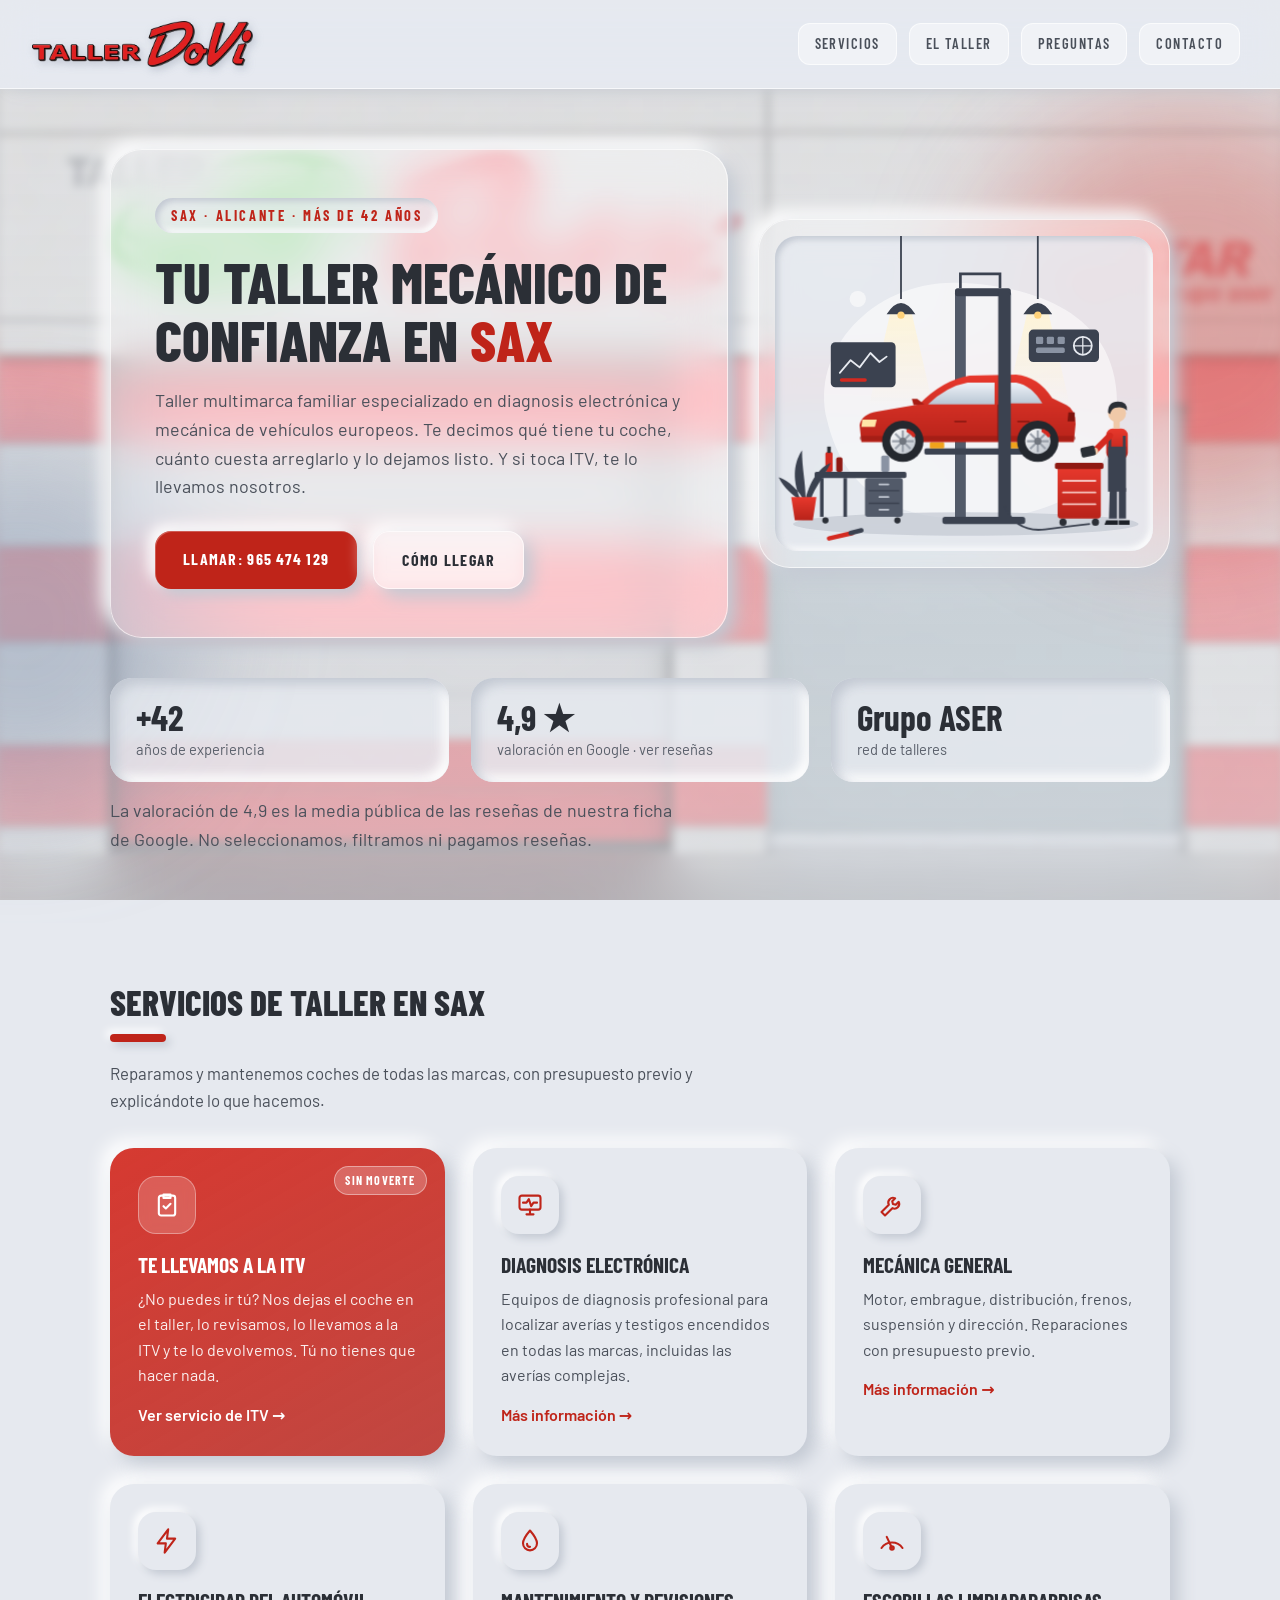
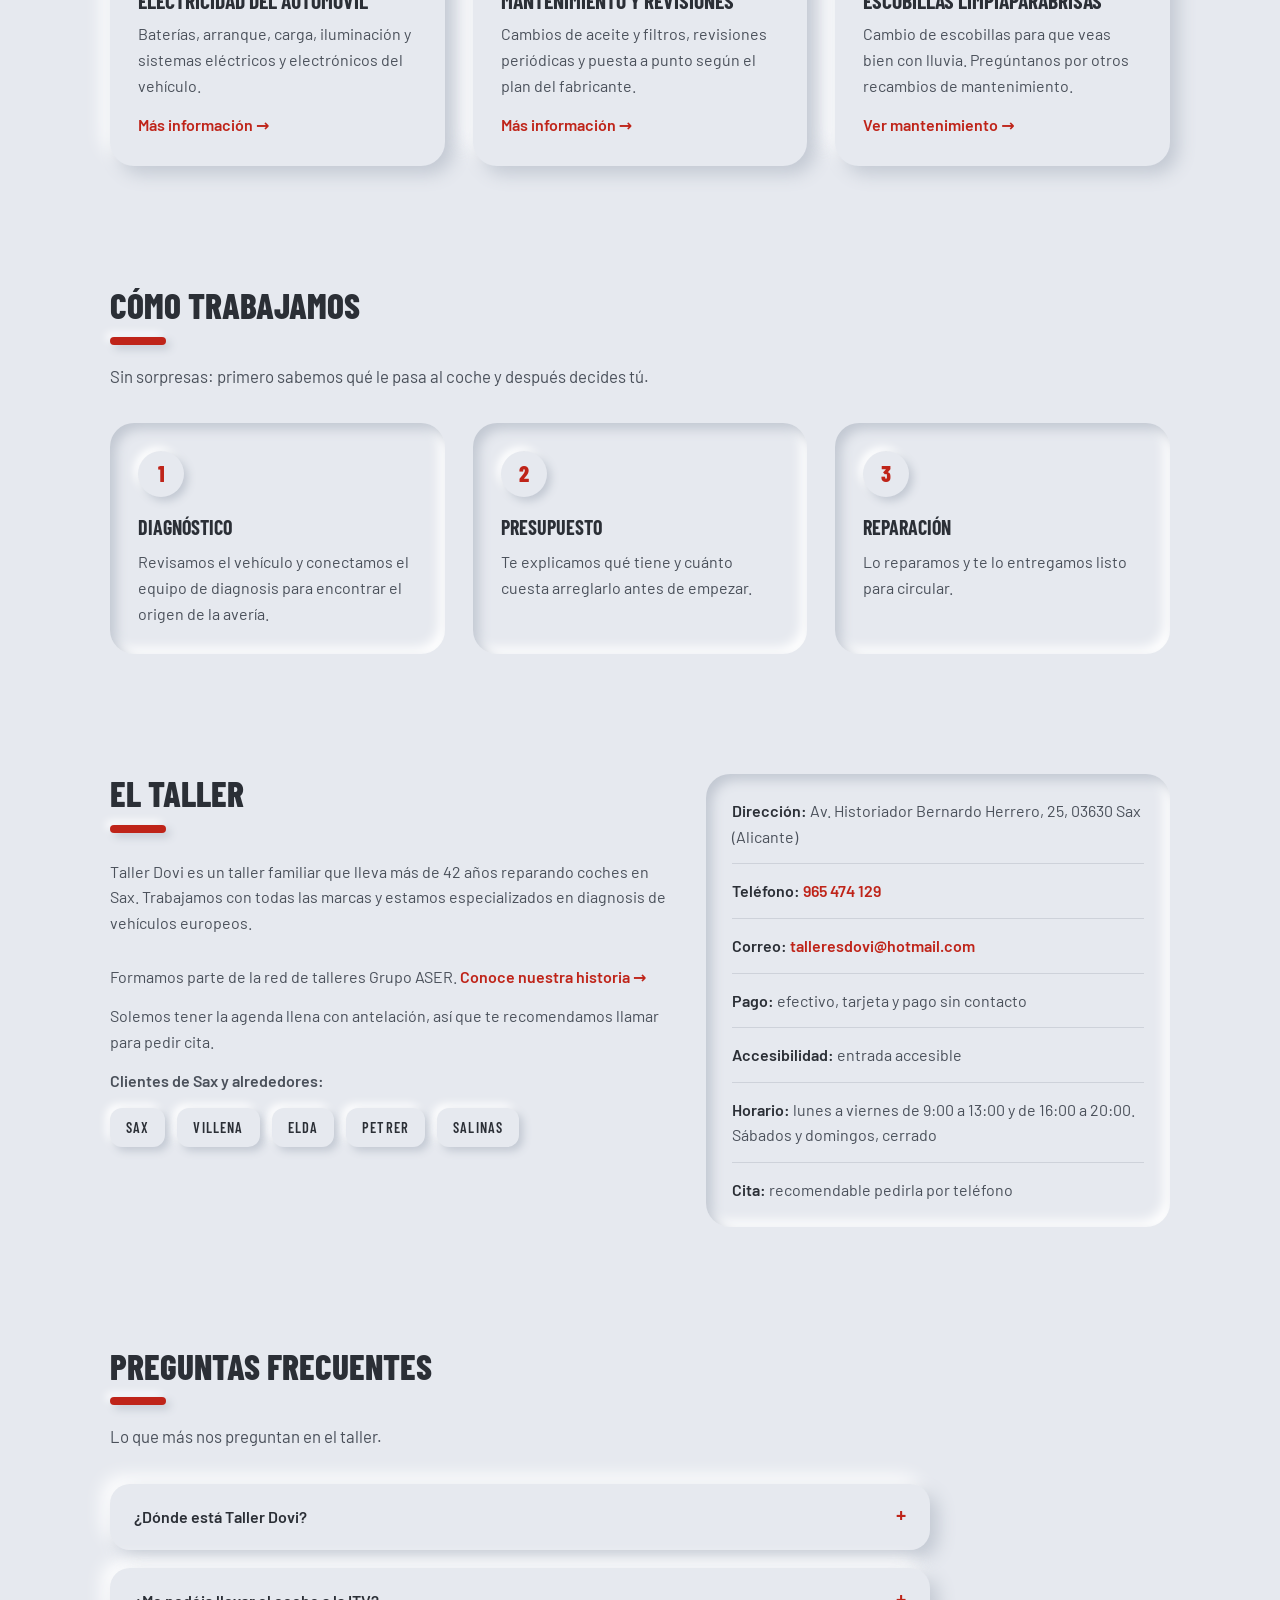
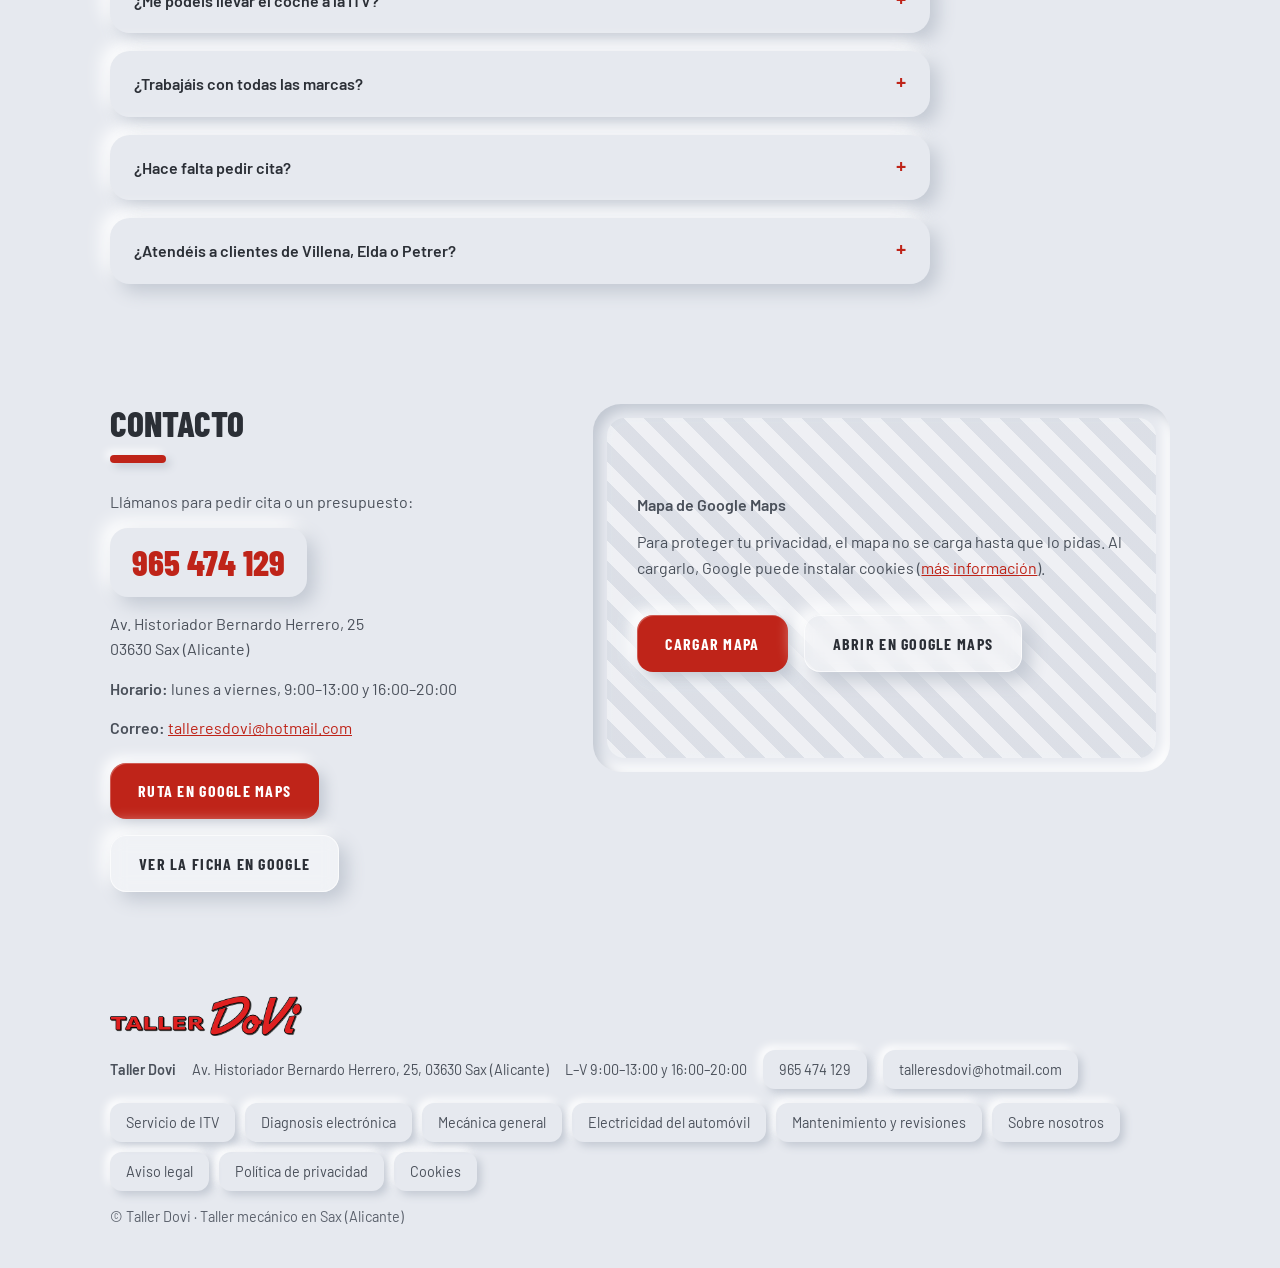
==== index.html @ bb1564cf "Add files via upload" ====
<!DOCTYPE html>
<html lang="es">
<head>
<meta charset="UTF-8">
<meta name="viewport" content="width=device-width, initial-scale=1">
<meta http-equiv="Content-Security-Policy" content="default-src 'self'; script-src 'self'; style-src 'self' 'unsafe-inline'; img-src 'self' data:; font-src 'self'; connect-src 'self'; frame-src https://www.google.com https://maps.google.com; object-src 'none'; base-uri 'self'; form-action 'none'; upgrade-insecure-requests">
<meta name="referrer" content="strict-origin-when-cross-origin">
<title>Taller mecánico en Sax · Diagnosis e ITV · Taller Dovi</title>
<meta name="description" content="Taller mecánico multimarca en Sax con más de 42 años de experiencia. Diagnosis electrónica, mecánica y te llevamos el coche a la ITV. Cita: 965 474 129.">
<meta name="robots" content="index, follow, max-image-preview:large">
<link rel="canonical" href="https://tallerdovi.github.io/">
<meta name="theme-color" content="#e6e9ef">
<meta name="geo.region" content="ES-A">
<meta name="geo.placename" content="Sax">
<link rel="icon" href="favicon.svg" type="image/svg+xml">
<link rel="icon" href="img/icon-192.png" sizes="192x192" type="image/png">
<link rel="apple-touch-icon" href="img/icon-192.png">
<meta property="og:locale" content="es_ES">
<meta property="og:site_name" content="Taller Dovi">
<meta property="og:type" content="website">
<meta property="og:url" content="https://tallerdovi.github.io/">
<meta property="og:title" content="Taller Dovi | Taller mecánico multimarca en Sax (Alicante)">
<meta property="og:description" content="Más de 42 años reparando coches en Sax. Diagnosis electrónica, mecánica y te llevamos el coche a la ITV.">
<meta property="og:image" content="https://tallerdovi.github.io/img/og-taller-dovi.jpg">
<meta property="og:image:width" content="1200">
<meta property="og:image:height" content="630">
<meta name="twitter:card" content="summary_large_image">
<link rel="preload" href="img/logo-taller-dovi.webp" as="image" type="image/webp">
<script type="application/ld+json">
{
  "@context": "https://schema.org",
  "@graph": [
    {
      "@type": "AutoRepair",
      "@id": "https://tallerdovi.github.io/#taller",
      "name": "Taller Dovi",
      "description": "Taller mecánico multimarca familiar en Sax (Alicante) con más de 42 años de experiencia. Diagnosis electrónica, mecánica, electricidad del automóvil, mantenimiento y servicio de ITV.",
      "url": "https://tallerdovi.github.io/",
      "logo": "https://tallerdovi.github.io/img/logo-taller-dovi-1200.png",
      "image": "https://tallerdovi.github.io/img/og-taller-dovi.jpg",
      "telephone": "+34965474129",
      "email": "talleresdovi@hotmail.com",
      "address": {
        "@type": "PostalAddress",
        "streetAddress": "Av. Historiador Bernardo Herrero, 25",
        "addressLocality": "Sax",
        "addressRegion": "Alicante",
        "postalCode": "03630",
        "addressCountry": "ES"
      },
      "hasMap": "https://maps.google.com/?cid=12576177530364534641",
      "sameAs": ["https://maps.google.com/?cid=12576177530364534641"],
      "geo": {"@type": "GeoCoordinates", "latitude": 38.5336349, "longitude": -0.8260925},
      "openingHoursSpecification": [{"@type": "OpeningHoursSpecification", "dayOfWeek": ["Monday","Tuesday","Wednesday","Thursday","Friday"], "opens": "09:00", "closes": "13:00"}, {"@type": "OpeningHoursSpecification", "dayOfWeek": ["Monday","Tuesday","Wednesday","Thursday","Friday"], "opens": "16:00", "closes": "20:00"}],
      "areaServed": [
        {"@type": "City", "name": "Sax"},
        {"@type": "City", "name": "Villena"},
        {"@type": "City", "name": "Elda"},
        {"@type": "City", "name": "Petrer"},
        {"@type": "City", "name": "Salinas"}
      ],
      "paymentAccepted": "Efectivo, tarjeta, pago sin contacto",
      "memberOf": {"@type": "Organization", "name": "Grupo ASER"},
      "hasOfferCatalog": {
        "@type": "OfferCatalog",
        "name": "Servicios del taller",
        "itemListElement": [
          {"@type": "Offer", "itemOffered": {"@type": "Service", "name": "Servicio de ITV: revisamos el vehículo, lo llevamos a la ITV y lo devolvemos", "url": "https://tallerdovi.github.io/itv-sax"}},
          {"@type": "Offer", "itemOffered": {"@type": "Service", "name": "Diagnosis electrónica multimarca", "url": "https://tallerdovi.github.io/diagnosis-coche-sax"}},
          {"@type": "Offer", "itemOffered": {"@type": "Service", "name": "Mecánica general", "url": "https://tallerdovi.github.io/mecanica-sax"}},
          {"@type": "Offer", "itemOffered": {"@type": "Service", "name": "Electricidad del automóvil", "url": "https://tallerdovi.github.io/electricidad-coche-sax"}},
          {"@type": "Offer", "itemOffered": {"@type": "Service", "name": "Mantenimiento y revisiones", "url": "https://tallerdovi.github.io/mantenimiento-coche-sax"}},
          {"@type": "Offer", "itemOffered": {"@type": "Service", "name": "Cambio de escobillas limpiaparabrisas"}}
        ]
      }
    },
    {
      "@type": "WebSite",
      "@id": "https://tallerdovi.github.io/#web",
      "url": "https://tallerdovi.github.io/",
      "name": "Taller Dovi",
      "inLanguage": "es-ES",
      "publisher": {"@id": "https://tallerdovi.github.io/#taller"}
    },
    {
      "@type": "FAQPage",
      "mainEntity": [
        {"@type": "Question", "name": "¿Dónde está Taller Dovi?", "acceptedAnswer": {"@type": "Answer", "text": "En la Av. Historiador Bernardo Herrero, 25, 03630 Sax (Alicante). Llevamos más de 42 años reparando coches."}},
        {"@type": "Question", "name": "¿Me podéis llevar el coche a la ITV?", "acceptedAnswer": {"@type": "Answer", "text": "Sí. Nos traes el coche al taller, lo revisamos, lo llevamos a la ITV y te lo devolvemos, para que no tengas que ir tú."}},
        {"@type": "Question", "name": "¿Trabajáis con todas las marcas?", "acceptedAnswer": {"@type": "Answer", "text": "Sí, somos un taller multimarca y estamos especializados en diagnosis electrónica de vehículos europeos."}},
        {"@type": "Question", "name": "¿Hace falta pedir cita?", "acceptedAnswer": {"@type": "Answer", "text": "Es recomendable. Solemos tener la agenda llena con antelación, así que llama al 965 474 129 para pedir cita."}},
        {"@type": "Question", "name": "¿Atendéis a clientes de Villena, Elda o Petrer?", "acceptedAnswer": {"@type": "Answer", "text": "Sí. Además de Sax, nos visitan clientes de Villena, Elda, Petrer, Salinas y alrededores."}}
      ]
    }
  ]
}
</script>
<style>
/* Fuentes alojadas en la propia web (sin Google Fonts) */
@font-face{font-family:'Barlow';font-style:normal;font-weight:400;font-display:swap;src:url(/barlow-400.woff2) format('woff2')}
@font-face{font-family:'Barlow';font-style:normal;font-weight:500;font-display:swap;src:url(/barlow-500.woff2) format('woff2')}
@font-face{font-family:'Barlow';font-style:normal;font-weight:600;font-display:swap;src:url(/barlow-600.woff2) format('woff2')}
@font-face{font-family:'Barlow Condensed';font-style:normal;font-weight:600;font-display:swap;src:url(/barlow-condensed-600.woff2) format('woff2')}
@font-face{font-family:'Barlow Condensed';font-style:normal;font-weight:700;font-display:swap;src:url(/barlow-condensed-700.woff2) format('woff2')}
@font-face{font-family:'Barlow Condensed';font-style:normal;font-weight:800;font-display:swap;src:url(/barlow-condensed-800.woff2) format('woff2')}
:root{--bg:#e6e9ef;--sl:#ffffff;--sd:#c2c8d2;--text:#2b2f36;--soft:#4a505a;--muted:#5a606b;--red:#bf2419;--red2:#a51f16;
--glass:rgba(255,255,255,.42);--glass-b:rgba(255,255,255,.65);
--up:8px 8px 18px var(--sd),-8px -8px 18px var(--sl);
--up-sm:4px 4px 9px var(--sd),-4px -4px 9px var(--sl);
--in:inset 6px 6px 12px var(--sd),inset -6px -6px 12px var(--sl);
--in-sm:inset 3px 3px 6px var(--sd),inset -3px -3px 6px var(--sl);
color-scheme:light}
*{box-sizing:border-box;margin:0;padding:0}
html{scroll-behavior:smooth;scroll-padding-top:100px}
body{background:var(--bg);color:var(--text);font-family:'Barlow',system-ui,sans-serif;line-height:1.6;overflow-x:hidden}
/* Fondo: fachada del taller difuminada. Ordenador: fija, empieza justo bajo el encabezado y ocupa todo el ancho. Móvil: ancho completo y patrón de franjas hasta el final */
.bg-fachada{position:fixed;top:89px;left:0;right:0;bottom:0;z-index:-2;pointer-events:none;overflow:hidden;container-type:size}
.bg-fachada::before{content:"";position:absolute;inset:-6px -8px -20px;background:#d8dadd url(img/fondo-fachada.webp) no-repeat;background-size:105.86cqw auto;background-position:calc(8px - 2.96cqw) calc(6px - 4.41cqw);filter:blur(5px) saturate(1.1)}
@media(max-width:760px){
body{position:relative}
.bg-fachada{position:absolute;inset:0;background:#e2e3e6}
.bg-fachada::before{inset:72px 0 auto;height:calc(100cqw*.6);background-size:105.86cqw auto;background-position:-2.96cqw -4.41cqw;-webkit-mask-image:linear-gradient(#000 72%,transparent 90%);mask-image:linear-gradient(#000 72%,transparent 90%)}
.bg-fachada::after{content:"";position:absolute;left:-24px;right:-24px;top:calc(72px + 43.28cqw);bottom:0;z-index:-1;background:url(img/fachada-patron.webp) 24px 0/100cqw auto repeat-y;filter:blur(14px) saturate(.9);opacity:.85}
}
body::after{content:"";position:fixed;inset:0;z-index:-1;background:linear-gradient(180deg,rgba(230,233,239,.55),rgba(230,233,239,.72))}
img{max-width:100%;height:auto;display:block}
a{color:inherit}
.wrap{max-width:1100px;margin:0 auto;padding:0 20px}
.blob{position:absolute;border-radius:50%;filter:blur(60px);pointer-events:none;z-index:0}

/* Cabecera translúcida */
header{position:sticky;top:0;z-index:20;background:rgba(230,233,239,.6);backdrop-filter:blur(16px) saturate(160%);-webkit-backdrop-filter:blur(16px) saturate(160%);border-bottom:1px solid var(--glass-b);box-shadow:0 8px 20px -12px var(--sd)}
header .wrap{display:flex;align-items:center;justify-content:space-between;height:88px;max-width:1240px}
.logo{display:block;margin-left:-8px}
.logo img{height:46px;width:auto;filter:drop-shadow(2px 3px 4px rgba(120,130,150,.35))}
nav{display:flex;gap:12px}
nav a{font-family:'Barlow Condensed',sans-serif;font-weight:600;text-transform:uppercase;letter-spacing:.1em;font-size:.9rem;color:var(--soft);text-decoration:none;padding:8px 16px;border-radius:12px;background:var(--glass);border:1px solid var(--glass-b);transition:box-shadow .2s,color .2s}
nav a:hover{color:var(--red);box-shadow:var(--up-sm)}
nav a:active{box-shadow:var(--in-sm)}

.btn{display:inline-block;background:var(--red);color:#fff;text-decoration:none;font-family:'Barlow Condensed',sans-serif;font-weight:700;text-transform:uppercase;letter-spacing:.08em;padding:15px 28px;border-radius:16px;box-shadow:6px 6px 14px var(--sd),-6px -6px 14px var(--sl),inset 1px 1px 0 rgba(255,255,255,.25);transition:box-shadow .2s,transform .2s}
.btn:hover{transform:translateY(-1px)}
.btn:active{transform:none;box-shadow:inset 4px 4px 8px var(--red2),inset -3px -3px 6px #e8473d}
.btn.ghost{background:var(--glass);color:var(--text);border:1px solid var(--glass-b);box-shadow:var(--up);backdrop-filter:blur(8px);-webkit-backdrop-filter:blur(8px)}
.btn.ghost:hover{color:var(--red)}
.btn.ghost:active{box-shadow:var(--in)}

/* Portada: panel de cristal sobre ilustración */
.hero{position:relative;padding:60px 0 70px;overflow:hidden;overflow:clip}
.hero .wrap{position:relative}
.hero .b1{width:420px;height:420px;background:rgba(212,42,32,.32);top:20px;right:-120px}
.hero .b2{width:360px;height:360px;background:rgba(120,140,170,.4);bottom:120px;left:-160px}
.hero-grid{position:relative;z-index:1;display:grid;grid-template-columns:1.2fr .8fr;gap:30px;align-items:center}
.panel{position:relative;border-radius:32px;padding:48px 44px;background:var(--glass);border:1px solid var(--glass-b);backdrop-filter:blur(22px) saturate(150%);-webkit-backdrop-filter:blur(22px) saturate(150%);box-shadow:var(--up)}
.kicker{display:inline-block;font-family:'Barlow Condensed',sans-serif;color:var(--red);text-transform:uppercase;letter-spacing:.18em;font-weight:700;font-size:.9rem;padding:6px 16px;border-radius:999px;box-shadow:var(--in-sm);background:rgba(230,233,239,.6)}
h1{font-family:'Barlow Condensed',sans-serif;font-weight:800;font-size:clamp(2.3rem,5vw,3.6rem);line-height:1;text-transform:uppercase;margin:20px 0 18px;color:var(--text)}
h1 em{font-style:normal;color:var(--red)}
.hero p{max-width:580px;color:var(--soft);font-size:1.12rem}
.cta{display:flex;gap:16px;flex-wrap:wrap;margin-top:30px}
.hero-art{position:relative}
.scene{position:relative;width:min(470px,100%);margin:0 auto;padding:16px;border-radius:32px;background:var(--glass);border:1px solid var(--glass-b);backdrop-filter:blur(18px) saturate(150%);-webkit-backdrop-filter:blur(18px) saturate(150%);box-shadow:var(--up)}
.scene svg{display:block;width:100%;height:auto;border-radius:22px;box-shadow:var(--in-sm);background:rgba(230,233,239,.85)}
.lift{animation:lift 2.2s cubic-bezier(.3,.7,.3,1) .3s both}
@keyframes lift{from{transform:translateY(62px)}to{transform:none}}
.lamp-glow{animation:glow 3s ease-in-out infinite}
@keyframes glow{50%{opacity:.55}}
@media(prefers-reduced-motion:reduce){.lift,.lamp-glow{animation:none}}
.stats{position:relative;z-index:1;display:grid;grid-template-columns:repeat(3,1fr);gap:22px;margin-top:40px}
.stat{padding:20px 26px;border-radius:22px;box-shadow:var(--in);background:rgba(230,233,239,.82)}
.stat b{display:block;font-family:'Barlow Condensed',sans-serif;font-size:2.2rem;line-height:1.1;color:var(--text)}
.stat span{color:var(--muted);font-size:.92rem}

section{position:relative;padding:60px 0}
h2{font-family:'Barlow Condensed',sans-serif;font-weight:800;text-transform:uppercase;font-size:2.2rem;line-height:1.1;margin-bottom:12px;color:var(--text)}
h2::after{content:"";display:block;width:56px;height:8px;margin-top:12px;border-radius:8px;background:var(--red);box-shadow:var(--up-sm)}
.lead{color:var(--soft);max-width:640px;margin:18px 0 34px;font-size:1.05rem}

.grid{display:grid;grid-template-columns:repeat(auto-fit,minmax(250px,1fr));gap:28px}
.card{position:relative;background:var(--bg);border-radius:24px;padding:28px;box-shadow:var(--up);transition:box-shadow .25s}
.card:hover{box-shadow:var(--in)}
.ico{width:58px;height:58px;border-radius:18px;display:grid;place-items:center;margin-bottom:18px;box-shadow:var(--up-sm);color:var(--red)}
.ico svg{width:28px;height:28px;fill:none;stroke:currentColor;stroke-width:1.8;stroke-linecap:round;stroke-linejoin:round}
.card h3{font-family:'Barlow Condensed',sans-serif;font-size:1.35rem;line-height:1.2;text-transform:uppercase;margin-bottom:8px}
.card p{color:var(--soft)}
.card.itv{background:linear-gradient(150deg,rgba(212,42,32,.92),rgba(184,35,26,.82));color:#fff;box-shadow:var(--up)}
.card.itv:hover{box-shadow:var(--up),0 0 0 4px rgba(212,42,32,.18)}
.card.itv p{color:rgba(255,255,255,.92)}
.card.itv .ico{background:rgba(255,255,255,.18);border:1px solid rgba(255,255,255,.35);box-shadow:none;color:#fff;backdrop-filter:blur(6px)}
.tag{position:absolute;top:18px;right:18px;font-family:'Barlow Condensed',sans-serif;font-weight:700;text-transform:uppercase;letter-spacing:.1em;font-size:.75rem;padding:4px 10px;border-radius:999px;background:rgba(255,255,255,.22);border:1px solid rgba(255,255,255,.4)}

/* Cómo trabajamos */
.steps{display:grid;grid-template-columns:repeat(3,1fr);gap:28px;counter-reset:s}
.step{border-radius:24px;padding:28px;box-shadow:var(--in)}
.step::before{counter-increment:s;content:counter(s);display:grid;place-items:center;width:46px;height:46px;border-radius:50%;margin-bottom:14px;font-family:'Barlow Condensed',sans-serif;font-weight:800;font-size:1.4rem;color:var(--red);box-shadow:var(--up-sm);background:var(--bg)}
.step h3{font-family:'Barlow Condensed',sans-serif;text-transform:uppercase;font-size:1.25rem;margin-bottom:6px}
.step p{color:var(--soft)}

.about{display:grid;grid-template-columns:1.2fr 1fr;gap:40px;align-items:start}
.about p{color:var(--soft);margin-bottom:14px}
.about h2{margin-bottom:26px}
ul.facts{list-style:none;padding:10px 26px;border-radius:24px;box-shadow:var(--in)}
ul.facts li{padding:14px 0;color:var(--soft);border-bottom:1px solid rgba(160,168,180,.35)}
ul.facts li:last-child{border:0}
ul.facts li b{color:var(--text)}
ul.facts a{color:var(--red);font-weight:600;text-decoration:none}
.zonas{display:flex;flex-wrap:wrap;gap:12px;margin-top:6px}
.zonas span{font-family:'Barlow Condensed',sans-serif;font-weight:600;text-transform:uppercase;letter-spacing:.08em;font-size:.9rem;padding:8px 16px;border-radius:12px;box-shadow:var(--up-sm)}

/* Preguntas frecuentes */
.faq{display:grid;gap:18px;max-width:820px}
details{border-radius:20px;padding:4px 24px;box-shadow:var(--up);background:var(--bg)}
details[open]{box-shadow:var(--in)}
summary{cursor:pointer;list-style:none;padding:16px 0;font-weight:600;display:flex;justify-content:space-between;gap:16px}
summary::-webkit-details-marker{display:none}
summary::after{content:"+";color:var(--red);font-weight:800;font-size:1.3rem;line-height:1}
details[open] summary::after{content:"–"}
details p{color:var(--soft);padding:0 0 18px}

.contact{display:grid;grid-template-columns:1fr 1.3fr;gap:40px;align-items:start}
.contact p{margin-bottom:14px;color:var(--soft)}
.contact h2{margin-bottom:26px}
.contact .links{display:flex;flex-wrap:wrap;gap:16px;margin-top:22px}
.contact a.tel{display:inline-block;font-family:'Barlow Condensed',sans-serif;font-size:2.2rem;font-weight:800;text-decoration:none;color:var(--red);padding:6px 22px;border-radius:18px;box-shadow:var(--up)}
.contact a.tel:active{box-shadow:var(--in)}
.map{padding:14px;border-radius:28px;box-shadow:var(--in)}
iframe{display:block;width:100%;height:340px;border:0;border-radius:18px;filter:grayscale(.2)}
.map-ph{min-height:340px;border-radius:18px;padding:34px 30px;display:flex;flex-direction:column;justify-content:center;background:repeating-linear-gradient(45deg,rgba(255,255,255,.35) 0 14px,rgba(200,206,216,.35) 14px 28px)}
.map-ph p{color:var(--soft);margin-bottom:12px}
.map-ph a{color:var(--red)}
.map-ph .btn{color:#fff}.map-ph .btn.ghost{color:var(--text)}
button.btn{border:0;cursor:pointer;font-size:1rem}
.rev-note{font-size:.85rem;color:var(--muted);margin-top:14px}

footer{padding:30px 0 40px;color:var(--muted);font-size:.9rem}
footer .wrap{display:flex;justify-content:space-between;align-items:center;flex-wrap:wrap;gap:14px}
footer img{height:40px;width:auto}
footer a{color:var(--soft);text-decoration:none;padding:8px 16px;border-radius:12px;box-shadow:var(--up-sm);display:inline-block}
footer a:active{box-shadow:var(--in-sm)}

/* Botón flotante de llamada (móvil), translúcido */
.float-call{display:none;position:fixed;left:16px;right:16px;bottom:16px;z-index:30;text-align:center;font-family:'Barlow Condensed',sans-serif;font-weight:700;text-transform:uppercase;letter-spacing:.08em;text-decoration:none;color:#fff;padding:15px;border-radius:18px;background:rgba(176,32,22,.94);border:1px solid rgba(255,255,255,.35);backdrop-filter:blur(12px);-webkit-backdrop-filter:blur(12px);box-shadow:0 10px 24px rgba(120,40,30,.3)}

.more{display:inline-block;margin-top:14px;font-weight:600;color:var(--red);text-decoration:none}
.card.itv .more{color:#fff}
.foot-nav{display:flex;flex-wrap:wrap;gap:10px;width:100%}
.foot-nap{width:100%;color:var(--soft);display:flex;flex-wrap:wrap;align-items:center;gap:8px 16px}
a:focus-visible,summary:focus-visible{outline:3px solid var(--red);outline-offset:3px}
@media(max-width:900px){.hero-grid{grid-template-columns:1fr}.hero-art{max-width:520px;margin:0 auto}.steps{grid-template-columns:1fr}}
@media(max-width:760px){nav{display:none}.about,.contact{grid-template-columns:1fr}.hero{padding:26px 0 40px}.panel{padding:30px 22px;border-radius:24px}.stats{grid-template-columns:1fr;gap:16px}.float-call{display:block}footer{padding-bottom:100px}.logo img{height:36px}header .wrap{height:76px}}

/* Móvil: cristal translúcido como en ordenador y ajustes de maquetación */
@media(max-width:760px){
body::after{background:linear-gradient(180deg,rgba(230,233,239,.5),rgba(230,233,239,.66))}
.bg-fachada::before{filter:blur(8px) saturate(1.05)}
.card,details,.step,ul.facts,.map,.box,.stat,.about>div:first-child,.contact>div:first-child,footer .wrap,.glass-m{background:rgba(236,239,244,.6);border:1px solid var(--glass-b);backdrop-filter:blur(16px) saturate(150%);-webkit-backdrop-filter:blur(16px) saturate(150%)}
.card{box-shadow:6px 6px 16px rgba(150,158,172,.45),-4px -4px 12px rgba(255,255,255,.6)}
details[open]{background:rgba(236,239,244,.72)}
.panel{background:rgba(240,242,246,.5)}
section{padding:44px 0}
h2{font-size:1.85rem}
.kicker{letter-spacing:.1em;font-size:.78rem;padding:6px 12px}
.cta,.contact .links{flex-direction:column;gap:12px}
.cta .btn,.contact .links .btn,.map-ph .btn{text-align:center;width:100%}
.map-ph .links{flex-direction:column;display:flex;gap:12px}
.stats{grid-template-columns:repeat(3,1fr)!important;gap:10px!important;margin-top:24px}
.stat{padding:14px 10px;text-align:center;border-radius:18px}
.stat b{font-size:1.45rem}
.stat span{font-size:.75rem;line-height:1.25;display:block}
.contact a.tel{font-size:1.9rem}
.float-call{background:rgba(176,32,22,.9);left:12px;right:12px;bottom:12px;padding:14px}
footer .wrap{gap:12px}
.foot-nap{gap:8px 10px}
.foot-nap>span{width:100%}
.about>div:first-child,.contact>div:first-child{padding:26px 20px;border-radius:24px}
footer .wrap{padding:24px 18px;border-radius:24px;margin:0 16px;width:auto}
.lead,.step p,section>.wrap>p{color:var(--text)}
}
@media(prefers-reduced-motion:reduce){*{transition:none!important;scroll-behavior:auto!important}}
</style>
</head>
<body>
<header>
  <div class="wrap">
    <a class="logo" href="/" aria-label="Taller Dovi, inicio">
      <picture><source srcset="img/logo-taller-dovi.webp" type="image/webp"><img src="img/logo-taller-dovi.png" alt="Logotipo de Taller Dovi" width="600" height="125"></picture>
    </a>
    <nav aria-label="Principal">
      <a href="#servicios">Servicios</a>
      <a href="#taller">El taller</a>
      <a href="#preguntas">Preguntas</a>
      <a href="#contacto">Contacto</a>
    </nav>
  </div>
</header>

<div class="bg-fachada" aria-hidden="true"></div>
<main>
<div class="hero">
  <div class="blob b1"></div><div class="blob b2"></div>
  <div class="wrap">
    <div class="hero-grid">
      <div class="panel">
        <div class="kicker">Sax · Alicante · Más de 42 años</div>
        <h1>Tu taller mecánico de confianza en <em>Sax</em></h1>
        <p>Taller multimarca familiar especializado en diagnosis electrónica y mecánica de vehículos europeos. Te decimos qué tiene tu coche, cuánto cuesta arreglarlo y lo dejamos listo. Y si toca ITV, te lo llevamos nosotros.</p>
        <div class="cta">
          <a class="btn" href="tel:+34965474129">Llamar: 965 474 129</a>
          <a class="btn ghost" href="https://www.google.com/maps/dir/?api=1&amp;destination=Taller+Dovi,+Av.+Historiador+Bernardo+Herrero+25,+03630+Sax,+Alicante&amp;travelmode=driving" target="_blank" rel="noopener">Cómo llegar</a>
        </div>
      </div>
      <div class="hero-art">
        <div class="scene" role="img" aria-label="Ilustración del taller: coche en el elevador y mecánico trabajando junto al carro de herramientas">
          <svg viewBox="0 0 420 350" aria-hidden="true">
            <defs>
              <linearGradient id="gRed" x1="0" y1="0" x2="0" y2="1"><stop offset="0" stop-color="#e8392d"/><stop offset="1" stop-color="#b8231a"/></linearGradient>
              <linearGradient id="gRim" x1="0" y1="0" x2="1" y2="1"><stop offset="0" stop-color="#ffffff"/><stop offset="1" stop-color="#b9c0c9"/></linearGradient>
              <linearGradient id="gGlass" x1="0" y1="0" x2="0" y2="1"><stop offset="0" stop-color="#eef3f8"/><stop offset="1" stop-color="#b9c6d4"/></linearGradient>
              <linearGradient id="gCone" x1="0" y1="0" x2="0" y2="1"><stop offset="0" stop-color="#fff3d1" stop-opacity=".8"/><stop offset="1" stop-color="#fff3d1" stop-opacity="0"/></linearGradient>
            </defs>
            <path d="M58 205C38 125 112 48 205 52C298 56 384 92 380 192C377 262 334 312 222 314C120 317 74 272 58 205Z" fill="#ffffff" opacity=".55"/>
            <circle cx="92" cy="70" r="9" fill="#ffffff" opacity=".55"/><circle cx="350" cy="300" r="7" fill="#ffffff" opacity=".55"/>
            <path d="M140 0v70M292 0v70" stroke="#3b4250" stroke-width="2"/>
            <path class="lamp-glow" d="M128 86L104 190H176L152 86ZM280 86L256 190H328L304 86Z" fill="url(#gCone)"/>
            <path d="M124 87Q140 62 156 87ZM276 87Q292 62 308 87Z" fill="#3b4250"/>
            <circle cx="140" cy="88" r="4" fill="#ffd27a"/><circle cx="292" cy="88" r="4" fill="#ffd27a"/>
            <rect x="62" y="118" width="72" height="50" rx="5" fill="#3b4250"/>
            <path d="M72 152l12-14 10 8 12-16 10 10 8-6" stroke="#e6e9ef" stroke-width="2" fill="none" stroke-linecap="round" stroke-linejoin="round"/>
            <rect x="72" y="158" width="30" height="4" rx="2" fill="#d42a20"/>
            <rect x="282" y="104" width="78" height="36" rx="5" fill="#3b4250"/>
            <g fill="#8a93a3"><rect x="290" y="112" width="8" height="8" rx="1.5"/><rect x="302" y="112" width="8" height="8" rx="1.5"/><rect x="314" y="112" width="8" height="8" rx="1.5"/><rect x="290" y="124" width="32" height="6" rx="2"/></g>
            <circle cx="342" cy="122" r="10" fill="none" stroke="#e6e9ef" stroke-width="2"/><path d="M342 112v20M332 122h20" stroke="#e6e9ef" stroke-width="1.4"/>
            <ellipse cx="212" cy="320" rx="192" ry="13" fill="#c2c8d2" opacity=".7"/>
            <rect x="200" y="62" width="12" height="256" rx="2" fill="#525a69"/>
            <rect x="200" y="58" width="62" height="9" rx="3" fill="#3b4250"/>
            <path d="M206 58V42H250V58" stroke="#3b4250" stroke-width="3" fill="none"/>
            <g class="lift">
              <rect x="166" y="236" width="112" height="7" rx="2" fill="#3b4250"/>
              <rect x="172" y="229" width="16" height="7" rx="1.5" fill="#f0a21b"/><rect x="256" y="229" width="16" height="7" rx="1.5" fill="#f0a21b"/>
              <path d="M96 229L94 210Q96 198 113 195L160 187Q186 160 216 155L268 154Q292 156 308 180L324 188Q334 193 334 209L332 229Z" fill="url(#gRed)"/>
              <path d="M170 187Q191 167 214 163L244 163V187ZM253 163H268Q285 166 297 186H253Z" fill="url(#gGlass)"/>
              <path d="M248 188V226M200 206h12M270 206h12" stroke="#8f1912" stroke-width="2" stroke-linecap="round"/>
              <path d="M97 204h16l-2 8H96Z" fill="#ffe6a8"/><path d="M326 196h7v10h-8Z" fill="#7d140e"/>
              <path d="M166 187l-8-6h-6l2 7Z" fill="#a81d15"/>
              <rect x="94" y="222" width="240" height="5" rx="2.5" fill="#8f1912" opacity=".5"/>
              <circle cx="142" cy="228" r="23" fill="#24282e"/><circle cx="142" cy="228" r="14" fill="url(#gRim)"/><path d="M142 216v24M130 228h24M133.5 219.5l17 17M150.5 219.5l-17 17" stroke="#9aa1ab" stroke-width="2.4"/><path d="M148 216.5a12 12 0 0 1 6 5" stroke="#d42a20" stroke-width="4" fill="none" stroke-linecap="round"/><circle cx="142" cy="228" r="4" fill="#6f757e"/><circle cx="292" cy="228" r="23" fill="#24282e"/><circle cx="292" cy="228" r="14" fill="url(#gRim)"/><path d="M292 216v24M280 228h24M283.5 219.5l17 17M300.5 219.5l-17 17" stroke="#9aa1ab" stroke-width="2.4"/><path d="M298 216.5a12 12 0 0 1 6 5" stroke="#d42a20" stroke-width="4" fill="none" stroke-linecap="round"/><circle cx="292" cy="228" r="4" fill="#6f757e"/>
            </g>
            <rect x="248" y="62" width="14" height="256" rx="2" fill="#3b4250"/>
            <rect x="186" y="312" width="92" height="8" rx="3" fill="#3b4250"/>
            <path d="M255 300Q268 330 300 326T350 320" stroke="#3b4250" stroke-width="2" fill="none"/>
            <rect x="44" y="262" width="102" height="7" rx="2" fill="#3b4250"/>
            <path d="M52 269V312M78 269V312" stroke="#3b4250" stroke-width="4"/>
            <rect x="100" y="269" width="42" height="43" rx="3" fill="#525a69"/>
            <path d="M104 283h34M104 297h34" stroke="#3b4250" stroke-width="1.5"/><path d="M116 276h10M116 290h10M116 304h10" stroke="#c2c8d2" stroke-width="2" stroke-linecap="round"/>
            <rect x="56" y="240" width="8" height="22" rx="2" fill="#d42a20"/><rect x="58" y="234" width="4" height="7" fill="#2b2f36"/>
            <rect x="68" y="246" width="7" height="16" rx="2" fill="#8f1912"/><rect x="118" y="244" width="9" height="18" rx="2" fill="#8a93a3"/>
            <circle cx="56" cy="316" r="3.5" fill="#2b2f36"/><circle cx="136" cy="316" r="3.5" fill="#2b2f36"/>
            <path d="M28 292C18 268 22 250 30 238C30 258 34 274 34 292ZM34 292C40 268 52 256 62 252C54 268 44 280 40 292ZM31 292C22 276 10 270 4 268C10 280 20 288 26 292Z" fill="#3b4250"/>
            <path d="M18 290h28l-4 26H22Z" fill="url(#gRed)"/>
            <path d="M60 336l26-6" stroke="#d42a20" stroke-width="5" stroke-linecap="round"/><path d="M84 330l12-3" stroke="#3b4250" stroke-width="5" stroke-linecap="round"/>
            <rect x="314" y="256" width="48" height="58" rx="4" fill="url(#gRed)"/>
            <rect x="311" y="252" width="54" height="7" rx="2" fill="#8f1912"/>
            <path d="M320 272h36M320 285h36M320 298h36" stroke="#f6c3be" stroke-width="2" stroke-linecap="round"/>
            <circle cx="320" cy="318" r="4" fill="#2b2f36"/><circle cx="356" cy="318" r="4" fill="#2b2f36"/>
            <path d="M372 280h8v34h-9ZM382 280h8v34h-8Z" fill="#3b4250"/>
            <path d="M368 316h13v5h-15ZM382 316h12v5h-12Z" fill="#1d2128"/>
            <rect x="368" y="214" width="24" height="34" rx="7" fill="url(#gRed)"/>
            <path d="M370 234h20v50h-20Z" fill="#3b4250"/>
            <path d="M372 222v14M388 222v14" stroke="#3b4250" stroke-width="3"/>
            <path d="M372 222L356 238" stroke="#d42a20" stroke-width="7" stroke-linecap="round"/>
            <circle cx="355" cy="239" r="4" fill="#f0c9a8"/>
            <rect x="340" y="234" width="16" height="11" rx="2" fill="#2b2f36" transform="rotate(-12 348 240)"/>
            <rect x="376" y="204" width="7" height="10" fill="#f0c9a8"/>
            <circle cx="380" cy="197" r="10" fill="#f0c9a8"/>
            <path d="M370 196Q370 184 381 184Q392 184 391 194Q386 189 378 191Q374 192 372 198Z" fill="#2b2f36"/>
          </svg>
        </div>
      </div>
    </div>
    <div class="stats">
      <div class="stat"><b>+42</b><span>años de experiencia</span></div>
      <a class="stat" href="https://maps.google.com/?cid=12576177530364534641" target="_blank" rel="noopener" style="text-decoration:none"><b>4,9 ★</b><span>valoración en Google · ver reseñas</span></a>
      <div class="stat"><b>Grupo ASER</b><span>red de talleres</span></div>
    </div>
    <p class="rev-note" style="position:relative;z-index:1">La valoración de 4,9 es la media pública de las reseñas de nuestra ficha de Google. No seleccionamos, filtramos ni pagamos reseñas.</p>
  </div>
</div>

<section id="servicios">
  <div class="wrap">
    <h2>Servicios de taller en Sax</h2>
    <p class="lead">Reparamos y mantenemos coches de todas las marcas, con presupuesto previo y explicándote lo que hacemos.</p>
    <div class="grid">
      <article class="card itv">
        <span class="tag">Sin moverte</span>
        <div class="ico"><svg viewBox="0 0 24 24" aria-hidden="true"><rect x="5" y="4" width="14" height="17" rx="2"/><path d="M9 3h6v3H9z"/><path d="M9 13l2 2 4-4"/></svg></div>
        <h3>Te llevamos a la ITV</h3>
        <p>¿No puedes ir tú? Nos dejas el coche en el taller, lo revisamos, lo llevamos a la ITV y te lo devolvemos. Tú no tienes que hacer nada.</p>
        <a class="more" href="/itv-sax">Ver servicio de ITV →</a>
      </article>
      <article class="card">
        <div class="ico"><svg viewBox="0 0 24 24" aria-hidden="true"><rect x="3" y="4" width="18" height="12" rx="2"/><path d="M6 10h3l2-3 2 6 2-3h3"/><path d="M9 20h6M12 16v4"/></svg></div>
        <h3>Diagnosis electrónica</h3>
        <p>Equipos de diagnosis profesional para localizar averías y testigos encendidos en todas las marcas, incluidas las averías complejas.</p>
        <a class="more" href="/diagnosis-coche-sax">Más información →</a>
      </article>
      <article class="card">
        <div class="ico"><svg viewBox="0 0 24 24" aria-hidden="true"><path d="M14.7 6.3a4 4 0 0 0-5.4 5.4L3 18l3 3 6.3-6.3a4 4 0 0 0 5.4-5.4l-2.5 2.5-2.4-.6-.6-2.4z"/></svg></div>
        <h3>Mecánica general</h3>
        <p>Motor, embrague, distribución, frenos, suspensión y dirección. Reparaciones con presupuesto previo.</p>
        <a class="more" href="/mecanica-sax">Más información →</a>
      </article>
      <article class="card">
        <div class="ico"><svg viewBox="0 0 24 24" aria-hidden="true"><path d="M13 2L4 14h7l-1 8 9-12h-7z"/></svg></div>
        <h3>Electricidad del automóvil</h3>
        <p>Baterías, arranque, carga, iluminación y sistemas eléctricos y electrónicos del vehículo.</p>
        <a class="more" href="/electricidad-coche-sax">Más información →</a>
      </article>
      <article class="card">
        <div class="ico"><svg viewBox="0 0 24 24" aria-hidden="true"><path d="M12 3s6 7 6 11a6 6 0 0 1-12 0c0-4 6-11 6-11z"/><path d="M9.5 14.5a2.5 2.5 0 0 0 2.5 2.5"/></svg></div>
        <h3>Mantenimiento y revisiones</h3>
        <p>Cambios de aceite y filtros, revisiones periódicas y puesta a punto según el plan del fabricante.</p>
        <a class="more" href="/mantenimiento-coche-sax">Más información →</a>
      </article>
      <article class="card">
        <div class="ico"><svg viewBox="0 0 24 24" aria-hidden="true"><path d="M3 18a11 11 0 0 1 18 0"/><path d="M12 18L7.5 8.5"/><circle cx="12" cy="18" r="1.5"/></svg></div>
        <h3>Escobillas limpiaparabrisas</h3>
        <p>Cambio de escobillas para que veas bien con lluvia. Pregúntanos por otros recambios de mantenimiento.</p>
        <a class="more" href="/mantenimiento-coche-sax">Ver mantenimiento →</a>
      </article>
    </div>
  </div>
</section>

<section id="como-trabajamos">
  <div class="wrap">
    <h2>Cómo trabajamos</h2>
    <p class="lead">Sin sorpresas: primero sabemos qué le pasa al coche y después decides tú.</p>
    <div class="steps">
      <div class="step"><h3>Diagnóstico</h3><p>Revisamos el vehículo y conectamos el equipo de diagnosis para encontrar el origen de la avería.</p></div>
      <div class="step"><h3>Presupuesto</h3><p>Te explicamos qué tiene y cuánto cuesta arreglarlo antes de empezar.</p></div>
      <div class="step"><h3>Reparación</h3><p>Lo reparamos y te lo entregamos listo para circular.</p></div>
    </div>
  </div>
</section>

<section id="taller">
  <div class="wrap about">
    <div>
      <h2>El taller</h2>
      <p>Taller Dovi es un taller familiar que lleva más de 42 años reparando coches en Sax. Trabajamos con todas las marcas y estamos especializados en diagnosis de vehículos europeos.</p>
      <p>Formamos parte de la red de talleres Grupo ASER. <a class="more" href="/sobre-nosotros">Conoce nuestra historia →</a></p>
      <p>Solemos tener la agenda llena con antelación, así que te recomendamos llamar para pedir cita.</p>
      <p><b>Clientes de Sax y alrededores:</b></p>
      <div class="zonas"><span>Sax</span><span>Villena</span><span>Elda</span><span>Petrer</span><span>Salinas</span></div>
    </div>
    <ul class="facts">
      <li><b>Dirección:</b> Av. Historiador Bernardo Herrero, 25, 03630 Sax (Alicante)</li>
      <li><b>Teléfono:</b> <a href="tel:+34965474129">965 474 129</a></li>
      <li><b>Correo:</b> <a href="mailto:talleresdovi@hotmail.com">talleresdovi@hotmail.com</a></li>
      <li><b>Pago:</b> efectivo, tarjeta y pago sin contacto</li>
      <li><b>Accesibilidad:</b> entrada accesible</li>
      <li><b>Horario:</b> lunes a viernes de 9:00 a 13:00 y de 16:00 a 20:00. Sábados y domingos, cerrado</li>
      <li><b>Cita:</b> recomendable pedirla por teléfono</li>
    </ul>
  </div>
</section>

<section id="preguntas">
  <div class="wrap">
    <h2>Preguntas frecuentes</h2>
    <p class="lead">Lo que más nos preguntan en el taller.</p>
    <div class="faq">
      <details><summary>¿Dónde está Taller Dovi?</summary><p>En la Av. Historiador Bernardo Herrero, 25, 03630 Sax (Alicante). Llevamos más de 42 años reparando coches.</p></details>
      <details><summary>¿Me podéis llevar el coche a la ITV?</summary><p>Sí. Nos traes el coche al taller, lo revisamos, lo llevamos a la ITV y te lo devolvemos, para que no tengas que ir tú.</p></details>
      <details><summary>¿Trabajáis con todas las marcas?</summary><p>Sí, somos un taller multimarca y estamos especializados en diagnosis electrónica de vehículos europeos.</p></details>
      <details><summary>¿Hace falta pedir cita?</summary><p>Es recomendable. Solemos tener la agenda llena con antelación, así que llama al 965 474 129 para pedir cita.</p></details>
      <details><summary>¿Atendéis a clientes de Villena, Elda o Petrer?</summary><p>Sí. Además de Sax, nos visitan clientes de Villena, Elda, Petrer, Salinas y alrededores.</p></details>
    </div>
  </div>
</section>

<section id="contacto">
  <div class="wrap contact">
    <div>
      <h2>Contacto</h2>
      <p>Llámanos para pedir cita o un presupuesto:</p>
      <p><a class="tel" href="tel:+34965474129">965 474 129</a></p>
      <p>Av. Historiador Bernardo Herrero, 25<br>03630 Sax (Alicante)</p>
      <p><b>Horario:</b> lunes a viernes, 9:00–13:00 y 16:00–20:00</p>
      <p><b>Correo:</b> <a href="mailto:talleresdovi@hotmail.com" style="color:var(--red)">talleresdovi@hotmail.com</a></p>
      <p class="links"><a class="btn" href="https://www.google.com/maps/dir/?api=1&amp;destination=Taller+Dovi,+Av.+Historiador+Bernardo+Herrero+25,+03630+Sax,+Alicante&amp;travelmode=driving" target="_blank" rel="noopener">Ruta en Google Maps</a><a class="btn ghost" href="https://maps.google.com/?cid=12576177530364534641" target="_blank" rel="noopener">Ver la ficha en Google</a></p>
    </div>
    <div class="map"><div class="map-ph">
      <p><b>Mapa de Google Maps</b></p>
      <p>Para proteger tu privacidad, el mapa no se carga hasta que lo pidas. Al cargarlo, Google puede instalar cookies (<a href="/cookies">más información</a>).</p>
      <p class="links"><button type="button" class="btn" data-mapa="https://www.google.com/maps?q=38.5336349,-0.8260925&amp;z=17&amp;output=embed">Cargar mapa</button><a class="btn ghost" href="https://maps.google.com/?cid=12576177530364534641" target="_blank" rel="noopener">Abrir en Google Maps</a></p>
    </div></div>
  </div>
</section>
</main>

<footer>
  <div class="wrap">
    <img src="img/logo-taller-dovi.png" alt="Taller Dovi" width="600" height="125" loading="lazy">
    <span class="foot-nap"><b>Taller Dovi</b><span>Av. Historiador Bernardo Herrero, 25, 03630 Sax (Alicante)</span><span>L–V 9:00–13:00 y 16:00–20:00</span><a href="tel:+34965474129">965 474 129</a><a href="mailto:talleresdovi@hotmail.com">talleresdovi@hotmail.com</a></span>
    <div class="foot-nav" role="navigation" aria-label="Servicios"><a href="/itv-sax">Servicio de ITV</a><a href="/diagnosis-coche-sax">Diagnosis electrónica</a><a href="/mecanica-sax">Mecánica general</a><a href="/electricidad-coche-sax">Electricidad del automóvil</a><a href="/mantenimiento-coche-sax">Mantenimiento y revisiones</a><a href="/sobre-nosotros">Sobre nosotros</a><a href="/aviso-legal">Aviso legal</a><a href="/privacidad">Política de privacidad</a><a href="/cookies">Cookies</a></div>
    <span>© Taller Dovi · Taller mecánico en Sax (Alicante)</span>
  </div>
</footer>

<a class="float-call" href="tel:+34965474129">Llamar al taller · 965 474 129</a>
<script src="/mapa.js" defer></script>
</body>
</html>
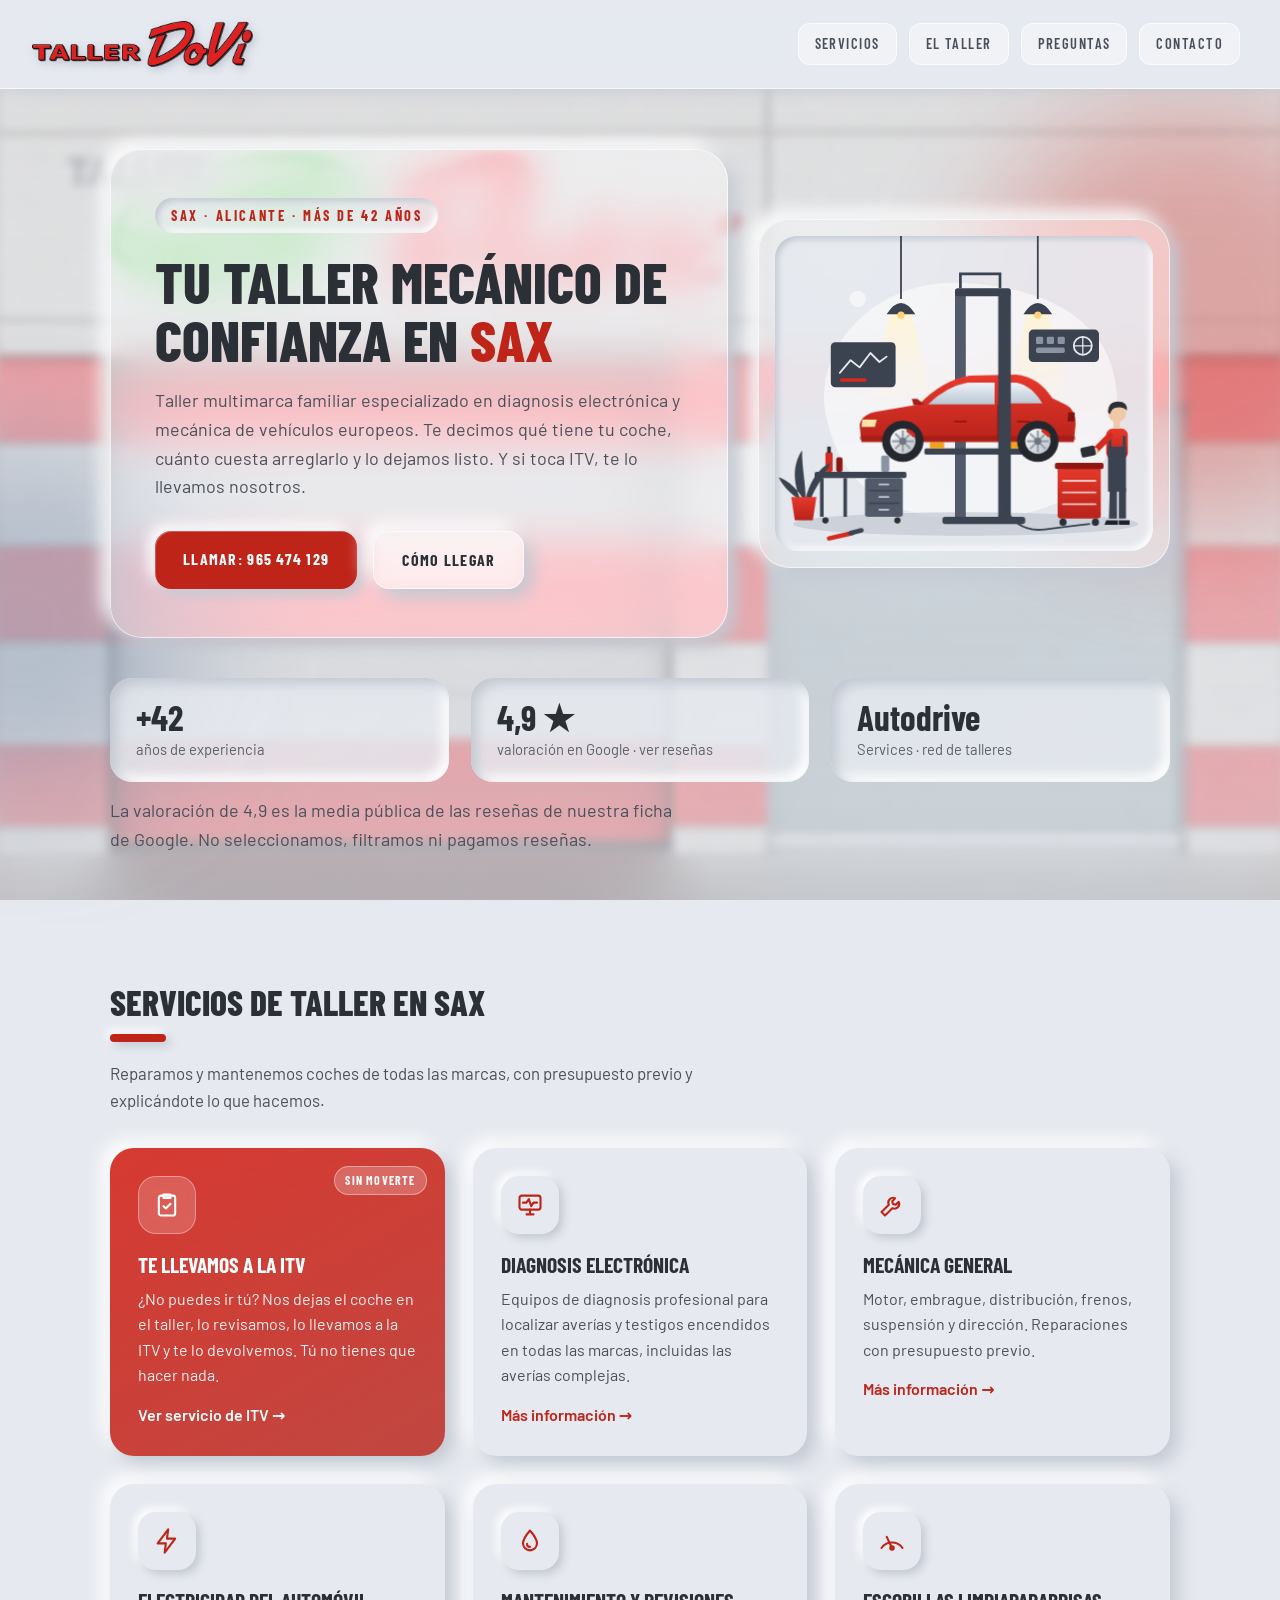
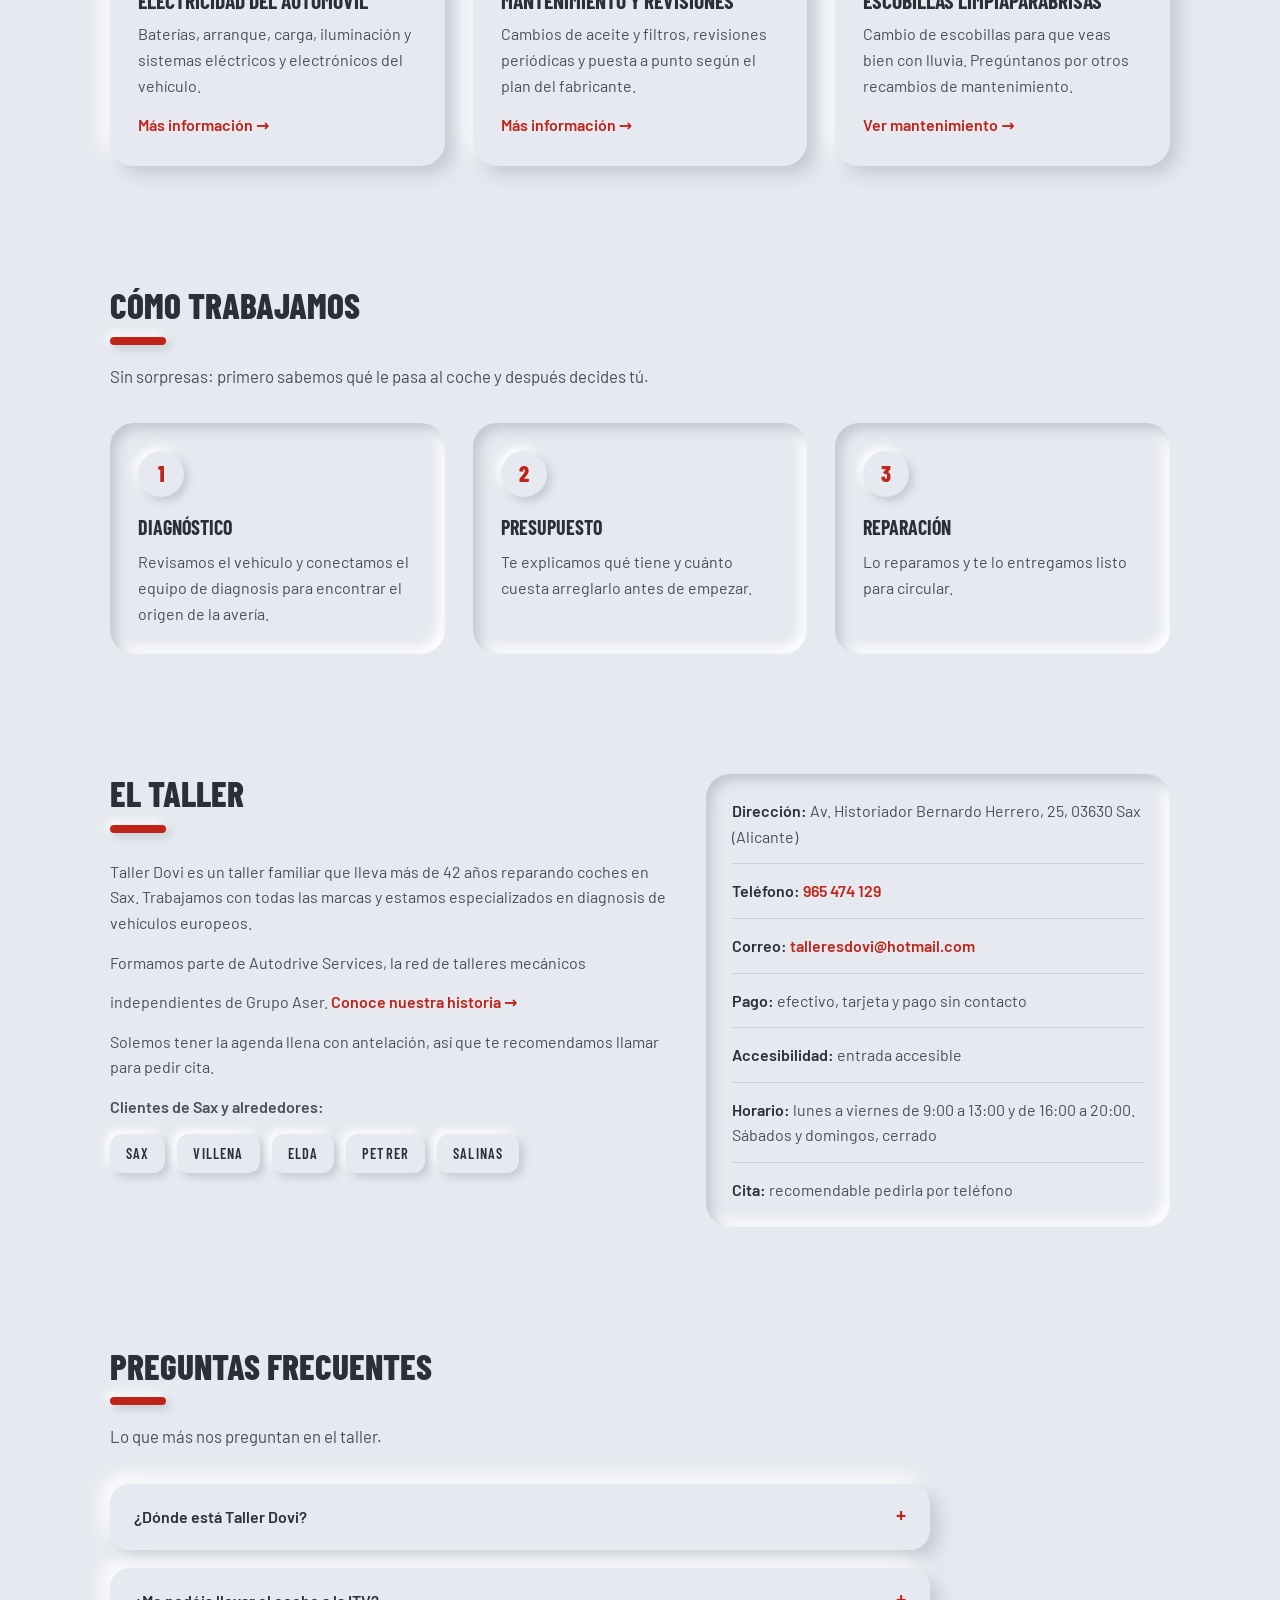
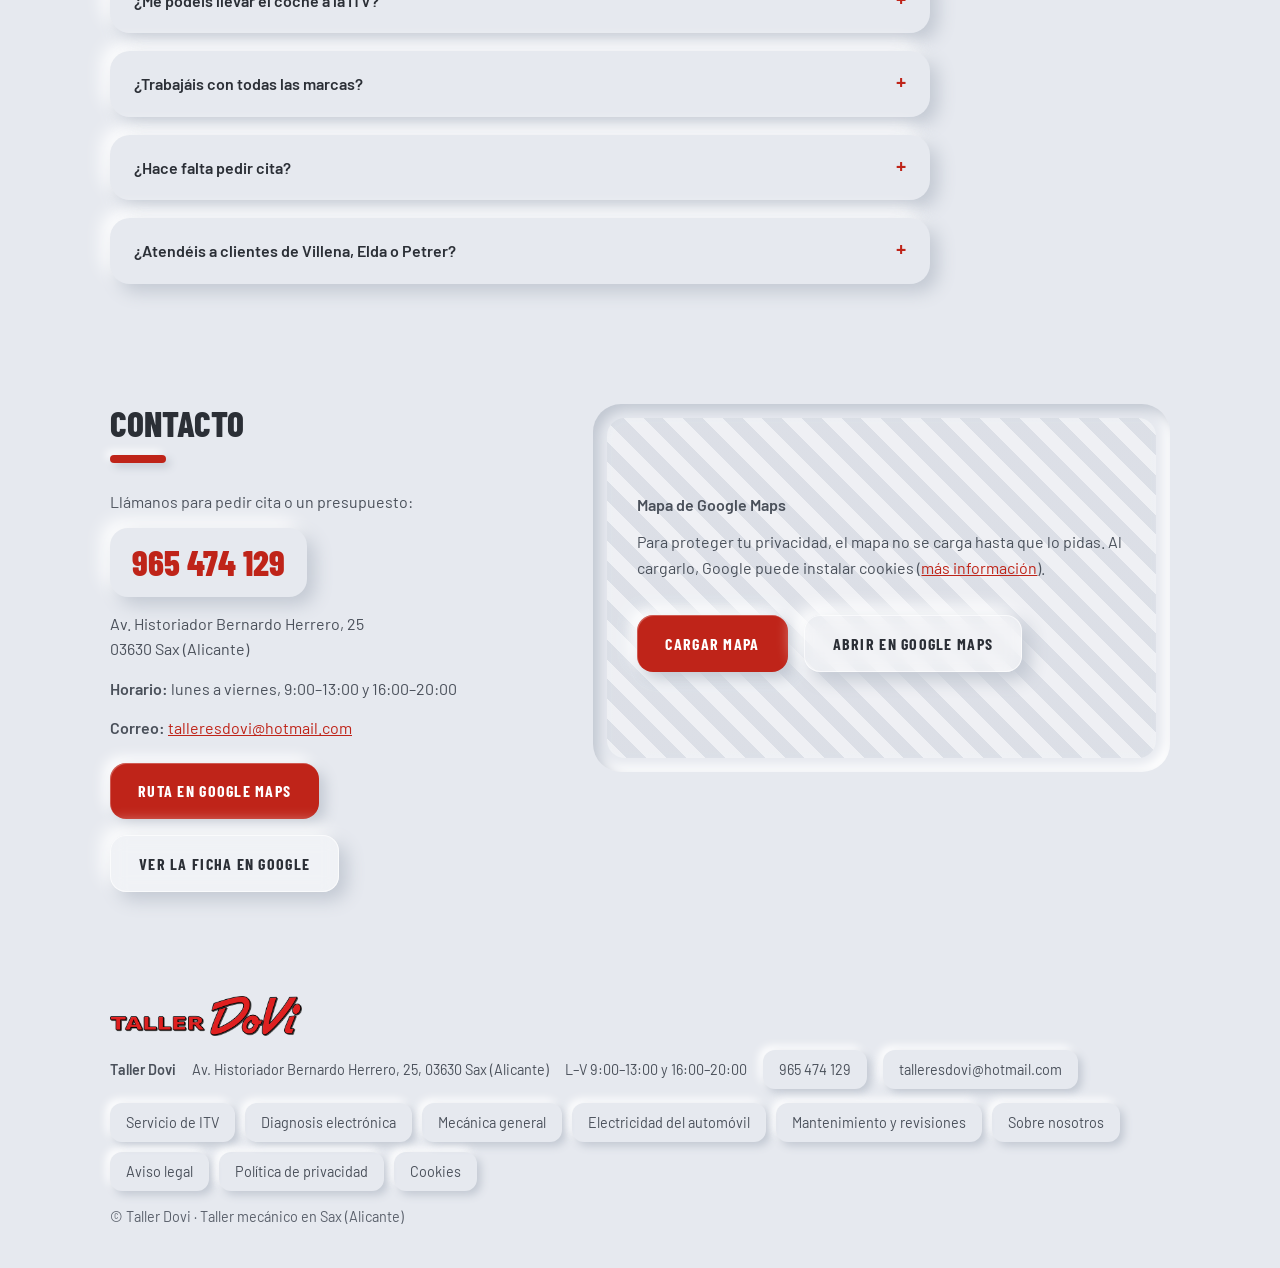
==== commit cfe54c3a: "Add files via upload" ====
--- a/index.html
+++ b/index.html
@@ -60,7 +60,7 @@
         {"@type": "City", "name": "Salinas"}
       ],
       "paymentAccepted": "Efectivo, tarjeta, pago sin contacto",
-      "memberOf": {"@type": "Organization", "name": "Grupo ASER"},
+      "memberOf": {"@type": "Organization", "name": "Autodrive Services", "url": "https://autodriveservices.com/", "parentOrganization": {"@type": "Organization", "name": "Grupo Aser", "url": "https://aserautomotive.com/"}},
       "hasOfferCatalog": {
         "@type": "OfferCatalog",
         "name": "Servicios del taller",
@@ -379,7 +379,7 @@
     <div class="stats">
       <div class="stat"><b>+42</b><span>años de experiencia</span></div>
       <a class="stat" href="https://maps.google.com/?cid=12576177530364534641" target="_blank" rel="noopener" style="text-decoration:none"><b>4,9 ★</b><span>valoración en Google · ver reseñas</span></a>
-      <div class="stat"><b>Grupo ASER</b><span>red de talleres</span></div>
+      <div class="stat"><b>Autodrive</b><span>Services · red de talleres</span></div>
     </div>
     <p class="rev-note" style="position:relative;z-index:1">La valoración de 4,9 es la media pública de las reseñas de nuestra ficha de Google. No seleccionamos, filtramos ni pagamos reseñas.</p>
   </div>
@@ -448,7 +448,7 @@
     <div>
       <h2>El taller</h2>
       <p>Taller Dovi es un taller familiar que lleva más de 42 años reparando coches en Sax. Trabajamos con todas las marcas y estamos especializados en diagnosis de vehículos europeos.</p>
-      <p>Formamos parte de la red de talleres Grupo ASER. <a class="more" href="/sobre-nosotros">Conoce nuestra historia →</a></p>
+      <p>Formamos parte de Autodrive Services, la red de talleres mecánicos independientes de Grupo Aser. <a class="more" href="/sobre-nosotros">Conoce nuestra historia →</a></p>
       <p>Solemos tener la agenda llena con antelación, así que te recomendamos llamar para pedir cita.</p>
       <p><b>Clientes de Sax y alrededores:</b></p>
       <div class="zonas"><span>Sax</span><span>Villena</span><span>Elda</span><span>Petrer</span><span>Salinas</span></div>
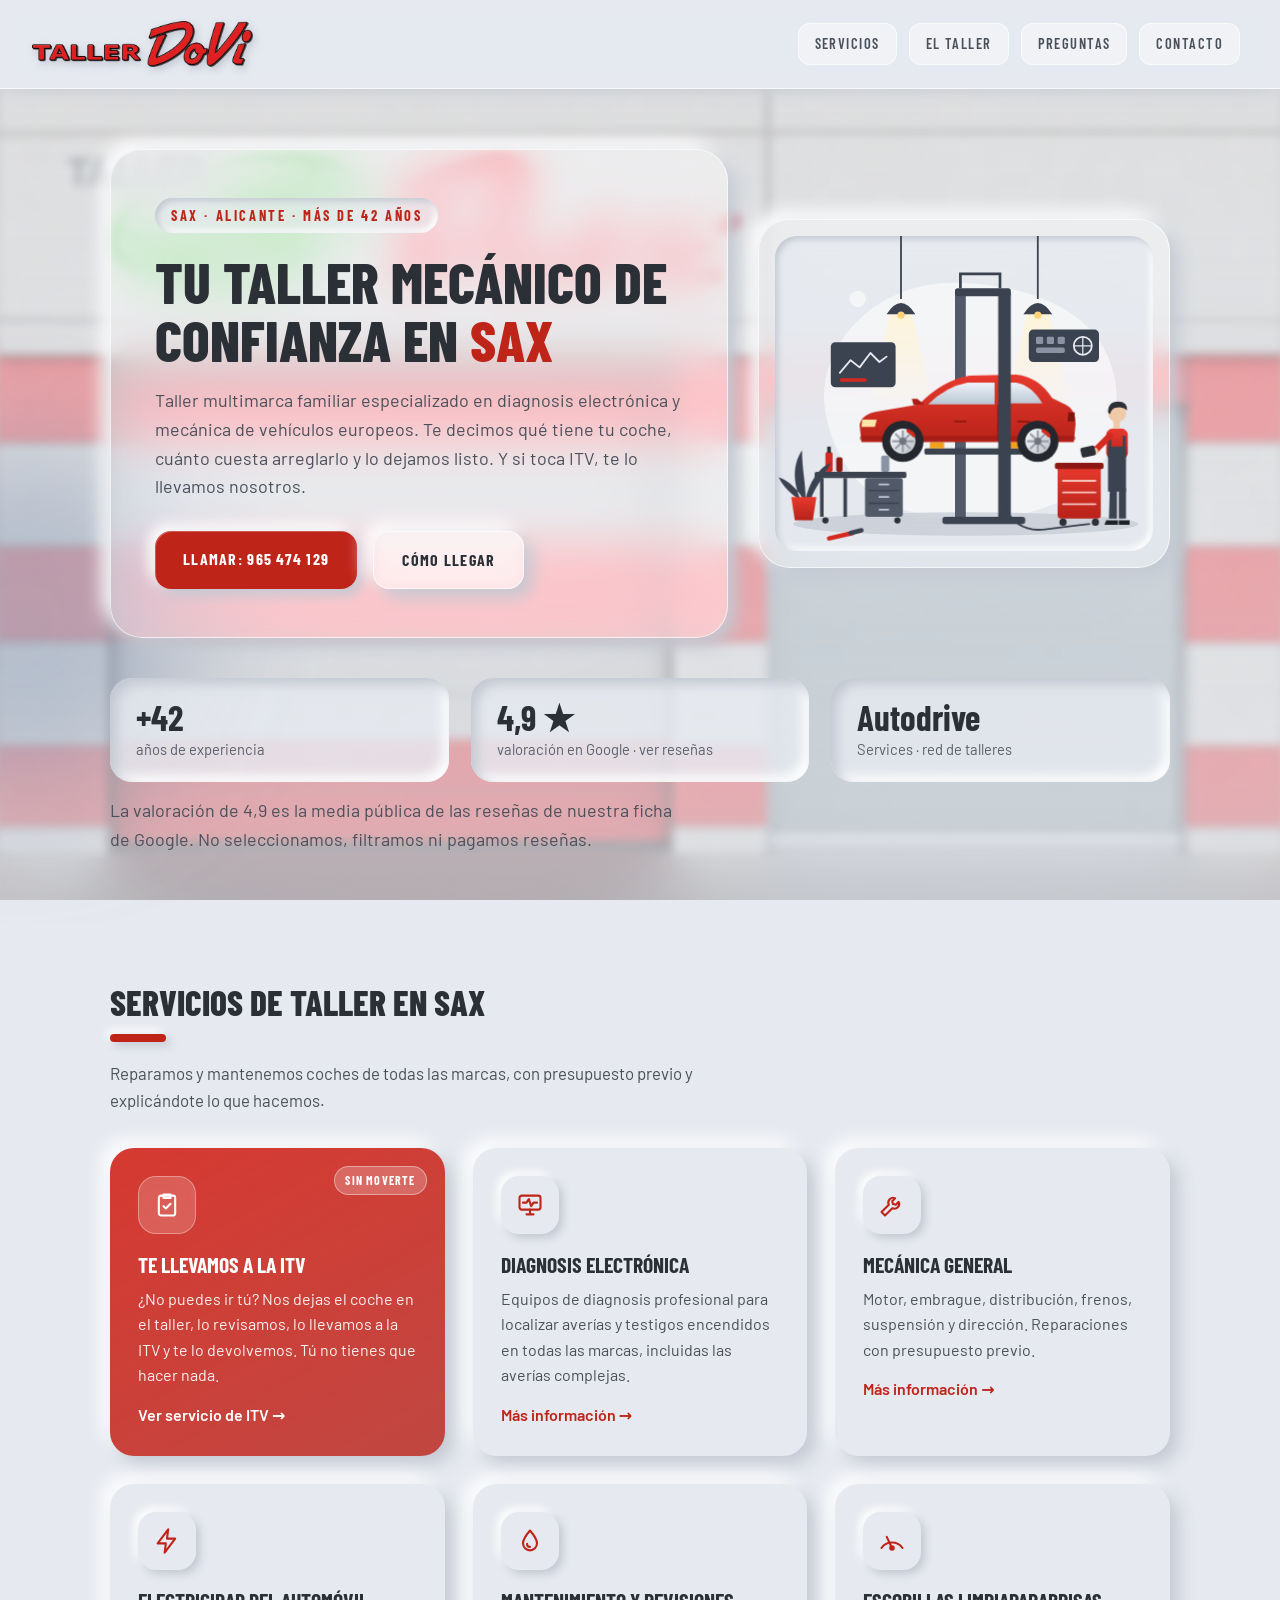
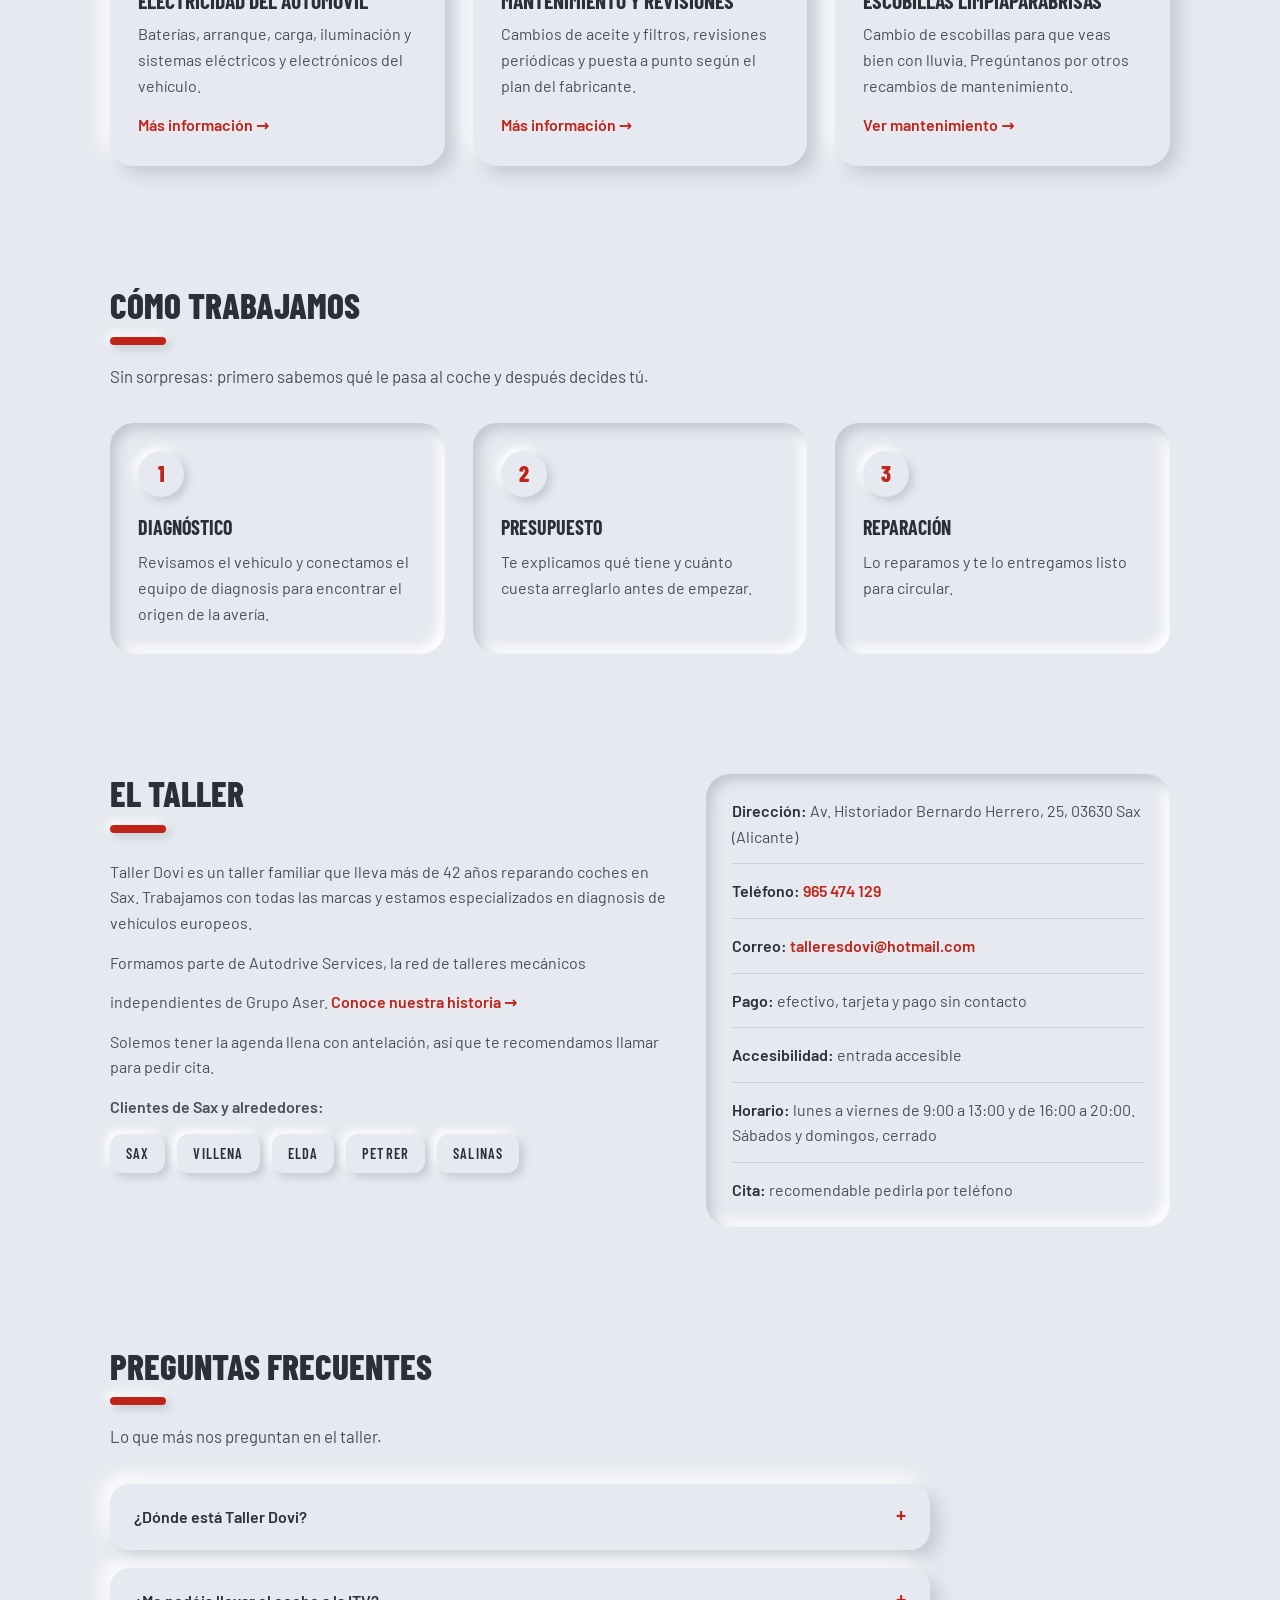
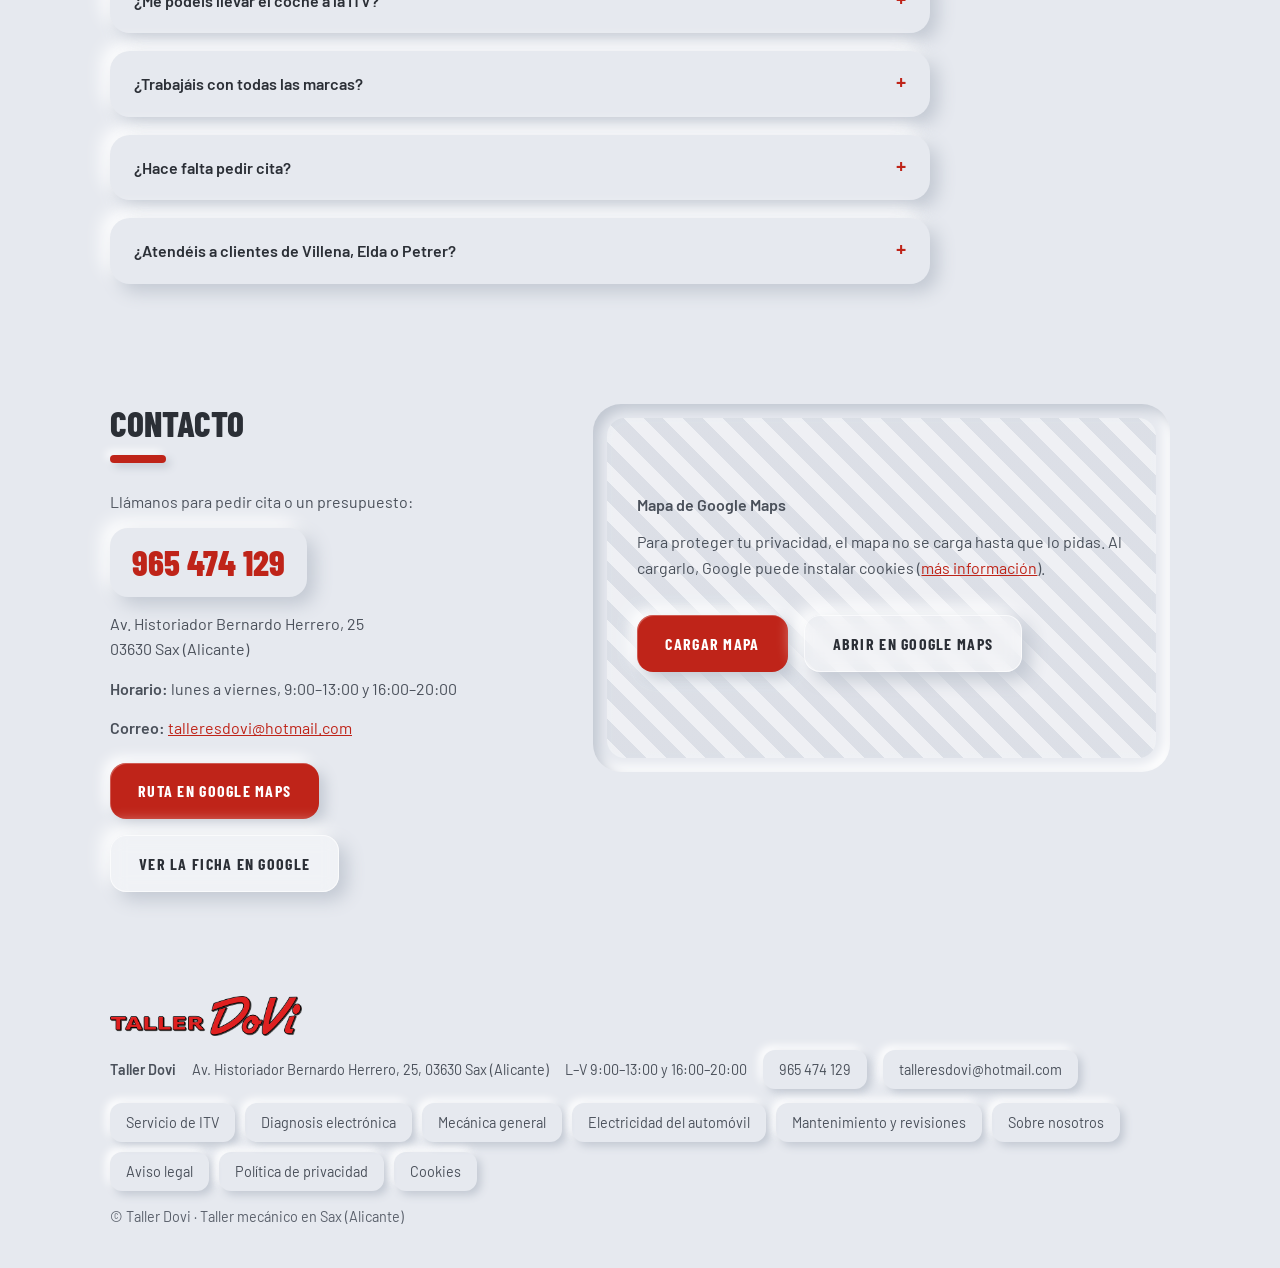
==== commit 23841c5f: "Add files via upload" ====
--- a/index.html
+++ b/index.html
@@ -296,7 +296,7 @@
 <div class="bg-fachada" aria-hidden="true"></div>
 <main>
 <div class="hero">
-  <div class="blob b1"></div><div class="blob b2"></div>
+  <div class="blob b2"></div>
   <div class="wrap">
     <div class="hero-grid">
       <div class="panel">
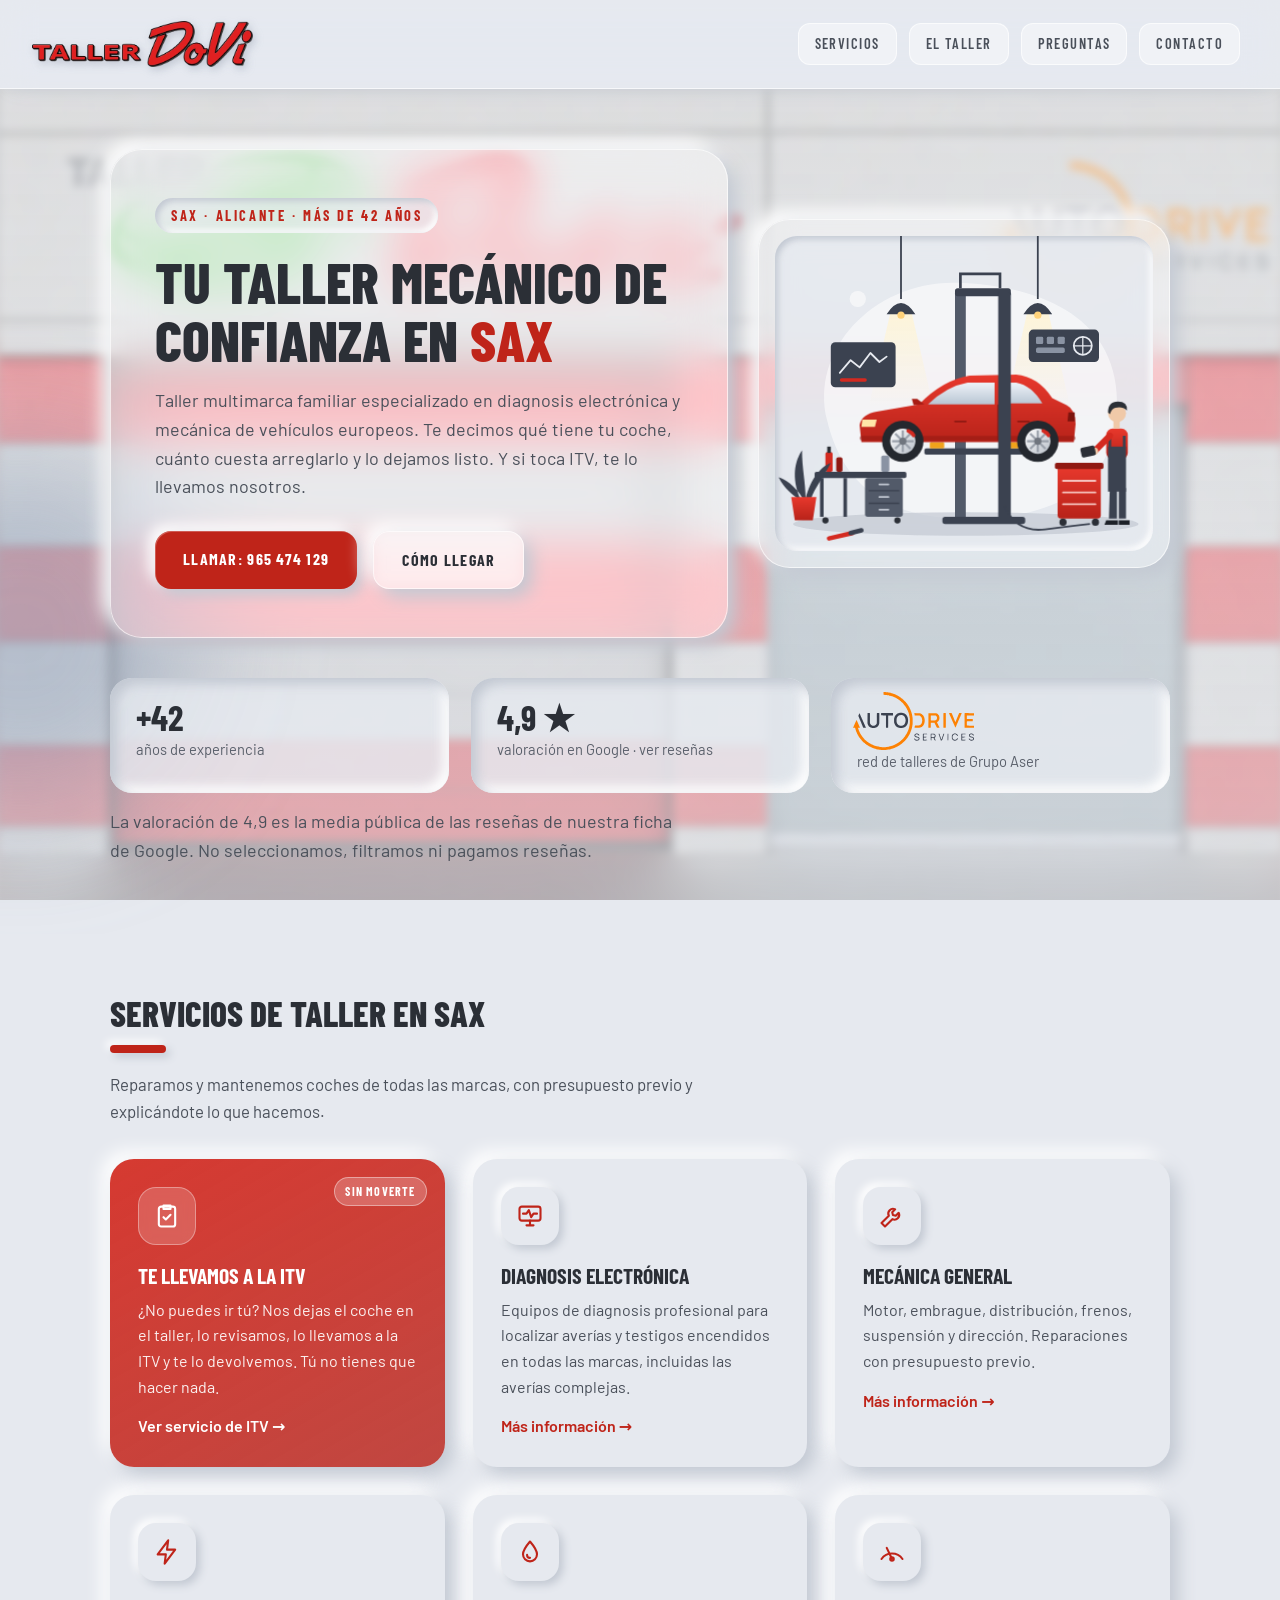
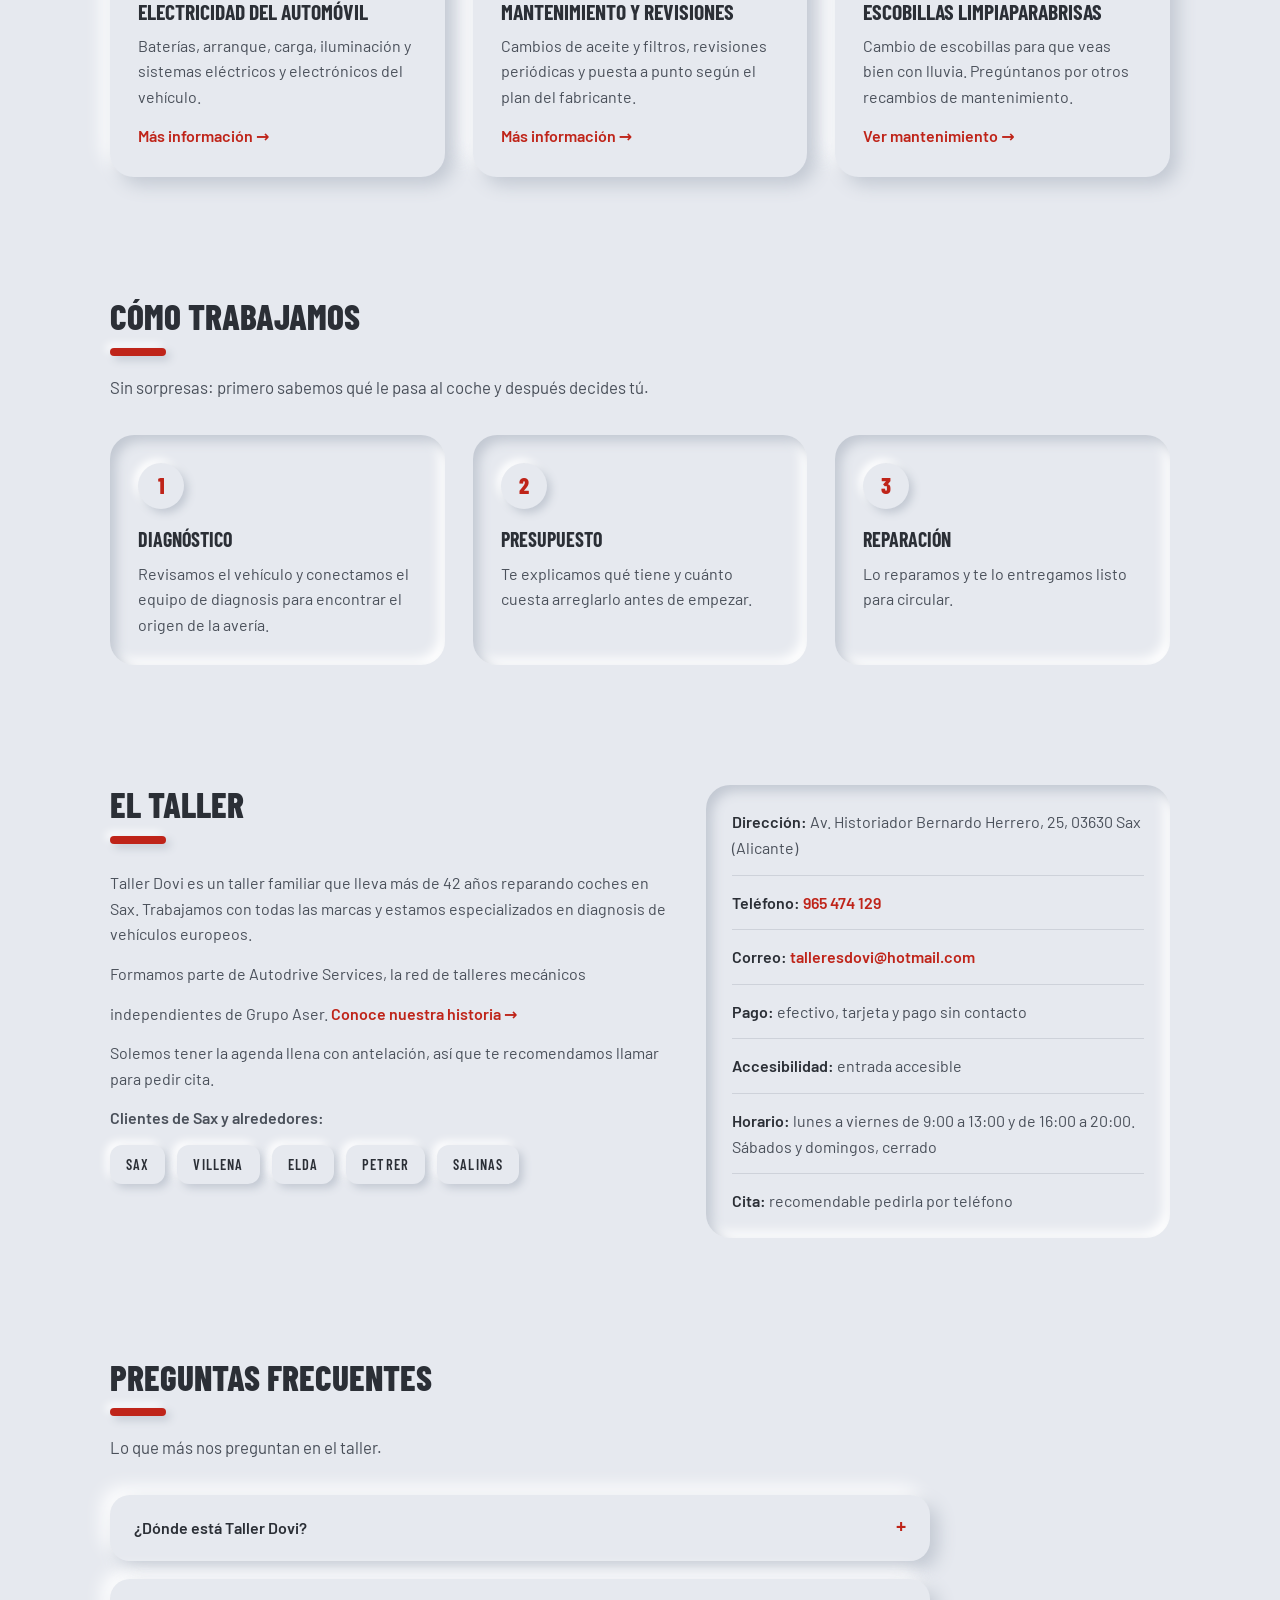
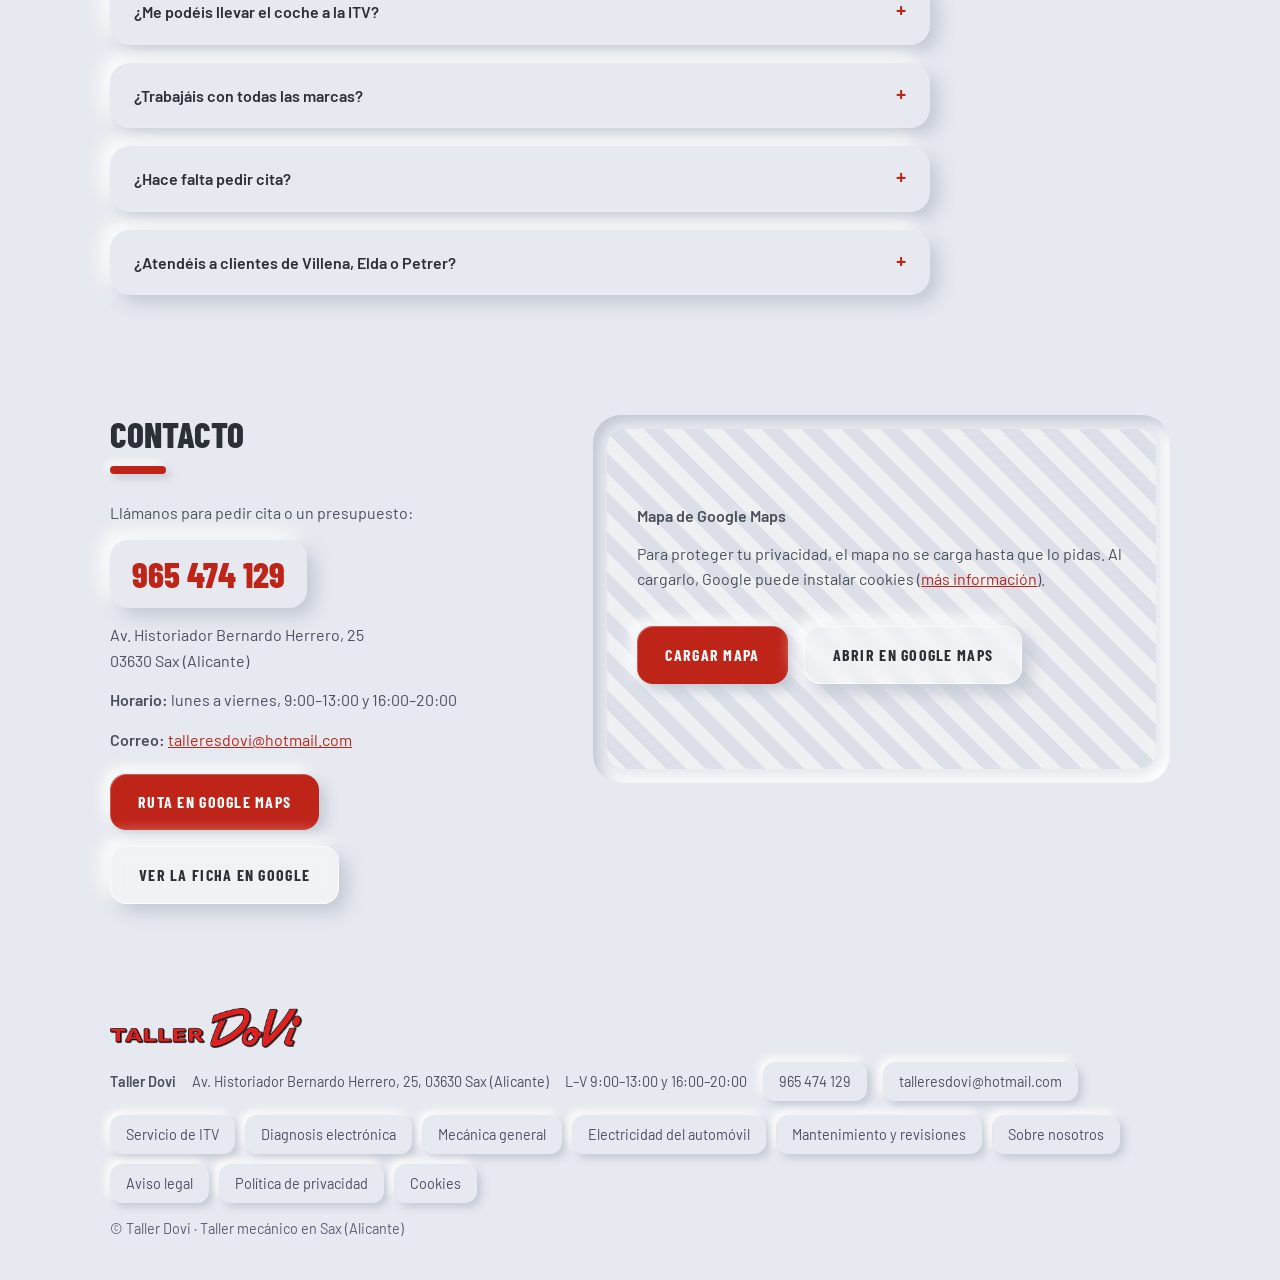
==== commit c32c6574: "Add files via upload" ====
--- a/index.html
+++ b/index.html
@@ -168,6 +168,8 @@
 .stats{position:relative;z-index:1;display:grid;grid-template-columns:repeat(3,1fr);gap:22px;margin-top:40px}
 .stat{padding:20px 26px;border-radius:22px;box-shadow:var(--in);background:rgba(230,233,239,.82)}
 .stat b{display:block;font-family:'Barlow Condensed',sans-serif;font-size:2.2rem;line-height:1.1;color:var(--text)}
+.stat-logo{display:flex;flex-direction:column;justify-content:center;align-items:flex-start}
+.stat-logo img{height:58px;width:auto;margin:-6px 0 0 -4px}
 .stat span{color:var(--muted);font-size:.92rem}
 
 section{position:relative;padding:60px 0}
@@ -266,6 +268,7 @@
 .stat{padding:14px 10px;text-align:center;border-radius:18px}
 .stat b{font-size:1.45rem}
 .stat span{font-size:.75rem;line-height:1.25;display:block}
+.stat-logo{align-items:center}.stat-logo img{height:auto;width:100%;max-width:120px}
 .contact a.tel{font-size:1.9rem}
 .float-call{background:rgba(176,32,22,.9);left:12px;right:12px;bottom:12px;padding:14px}
 footer .wrap{gap:12px}
@@ -379,7 +382,7 @@
     <div class="stats">
       <div class="stat"><b>+42</b><span>años de experiencia</span></div>
       <a class="stat" href="https://maps.google.com/?cid=12576177530364534641" target="_blank" rel="noopener" style="text-decoration:none"><b>4,9 ★</b><span>valoración en Google · ver reseñas</span></a>
-      <div class="stat"><b>Autodrive</b><span>Services · red de talleres</span></div>
+      <a class="stat stat-logo" href="https://autodriveservices.com/" target="_blank" rel="noopener" style="text-decoration:none"><img src="img/autodrive-services.svg" alt="Autodrive Services" width="400" height="193" loading="lazy"><span>red de talleres de Grupo Aser</span></a>
     </div>
     <p class="rev-note" style="position:relative;z-index:1">La valoración de 4,9 es la media pública de las reseñas de nuestra ficha de Google. No seleccionamos, filtramos ni pagamos reseñas.</p>
   </div>
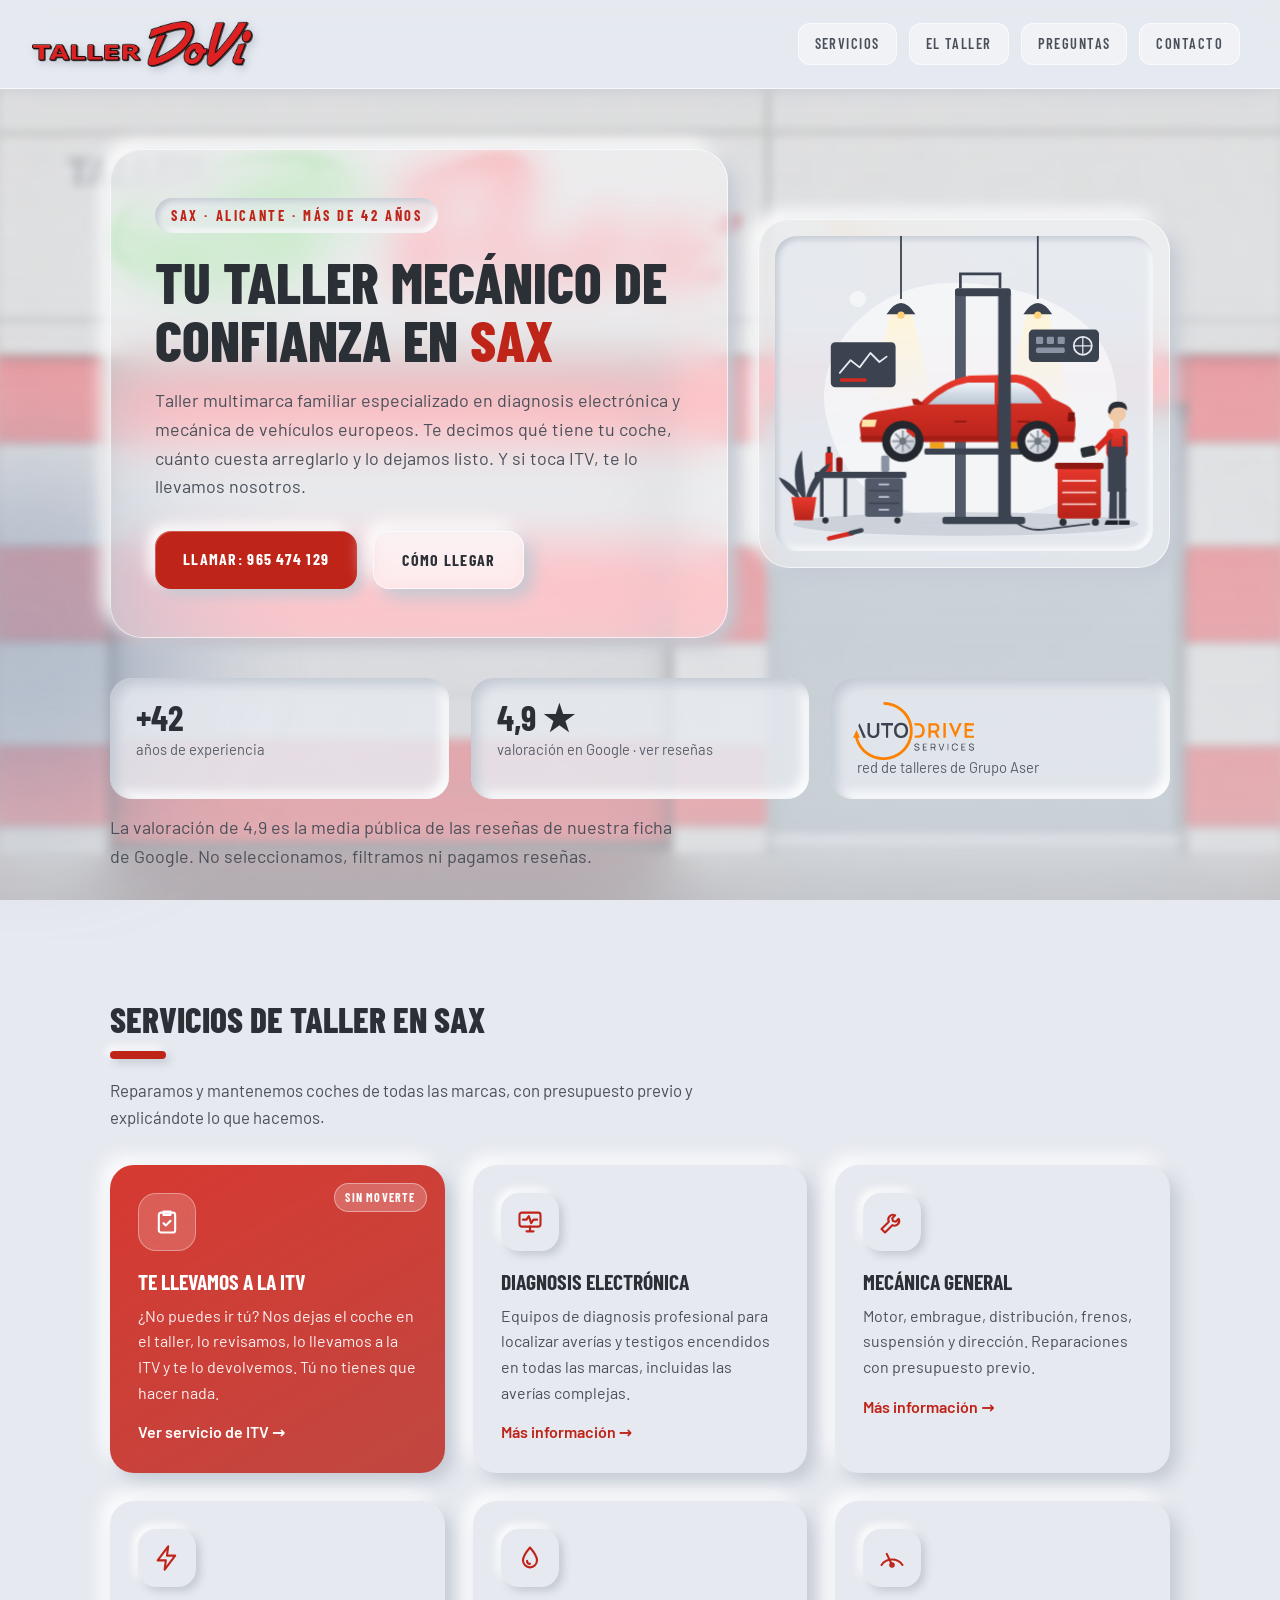
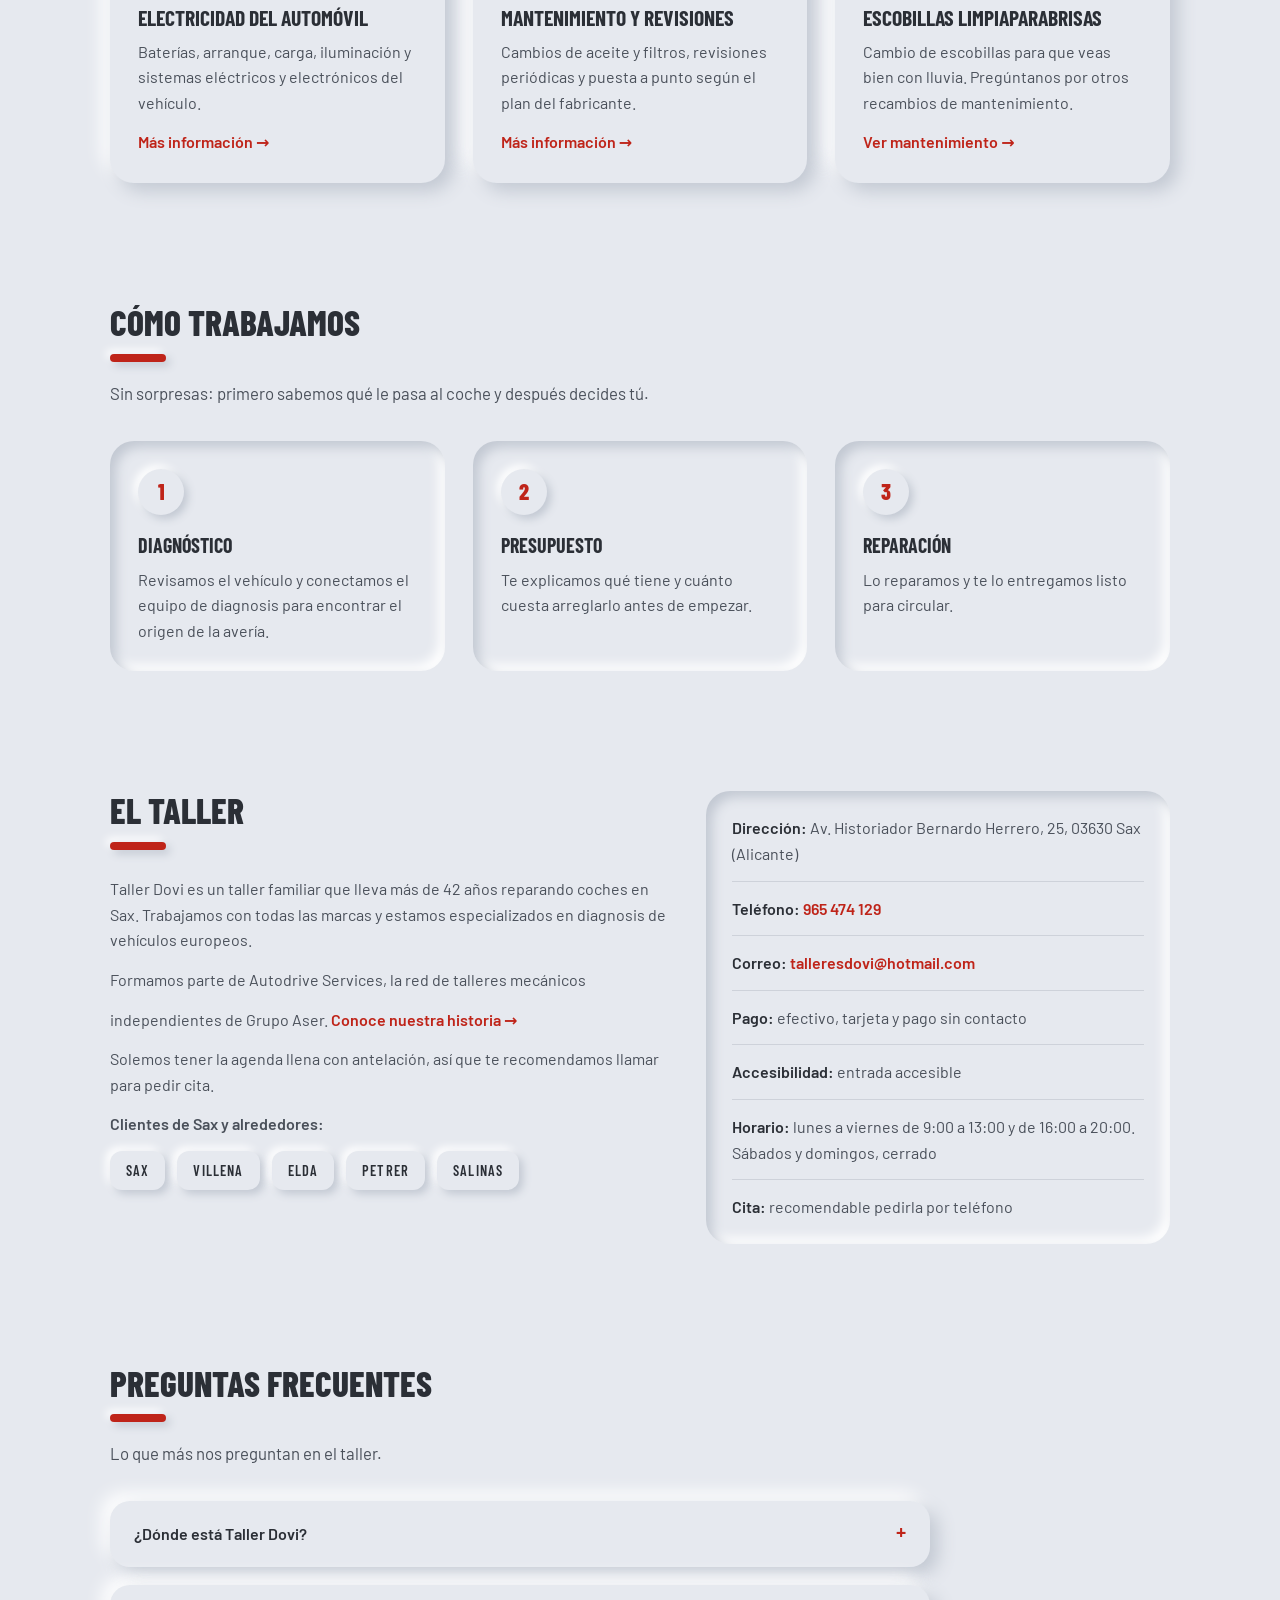
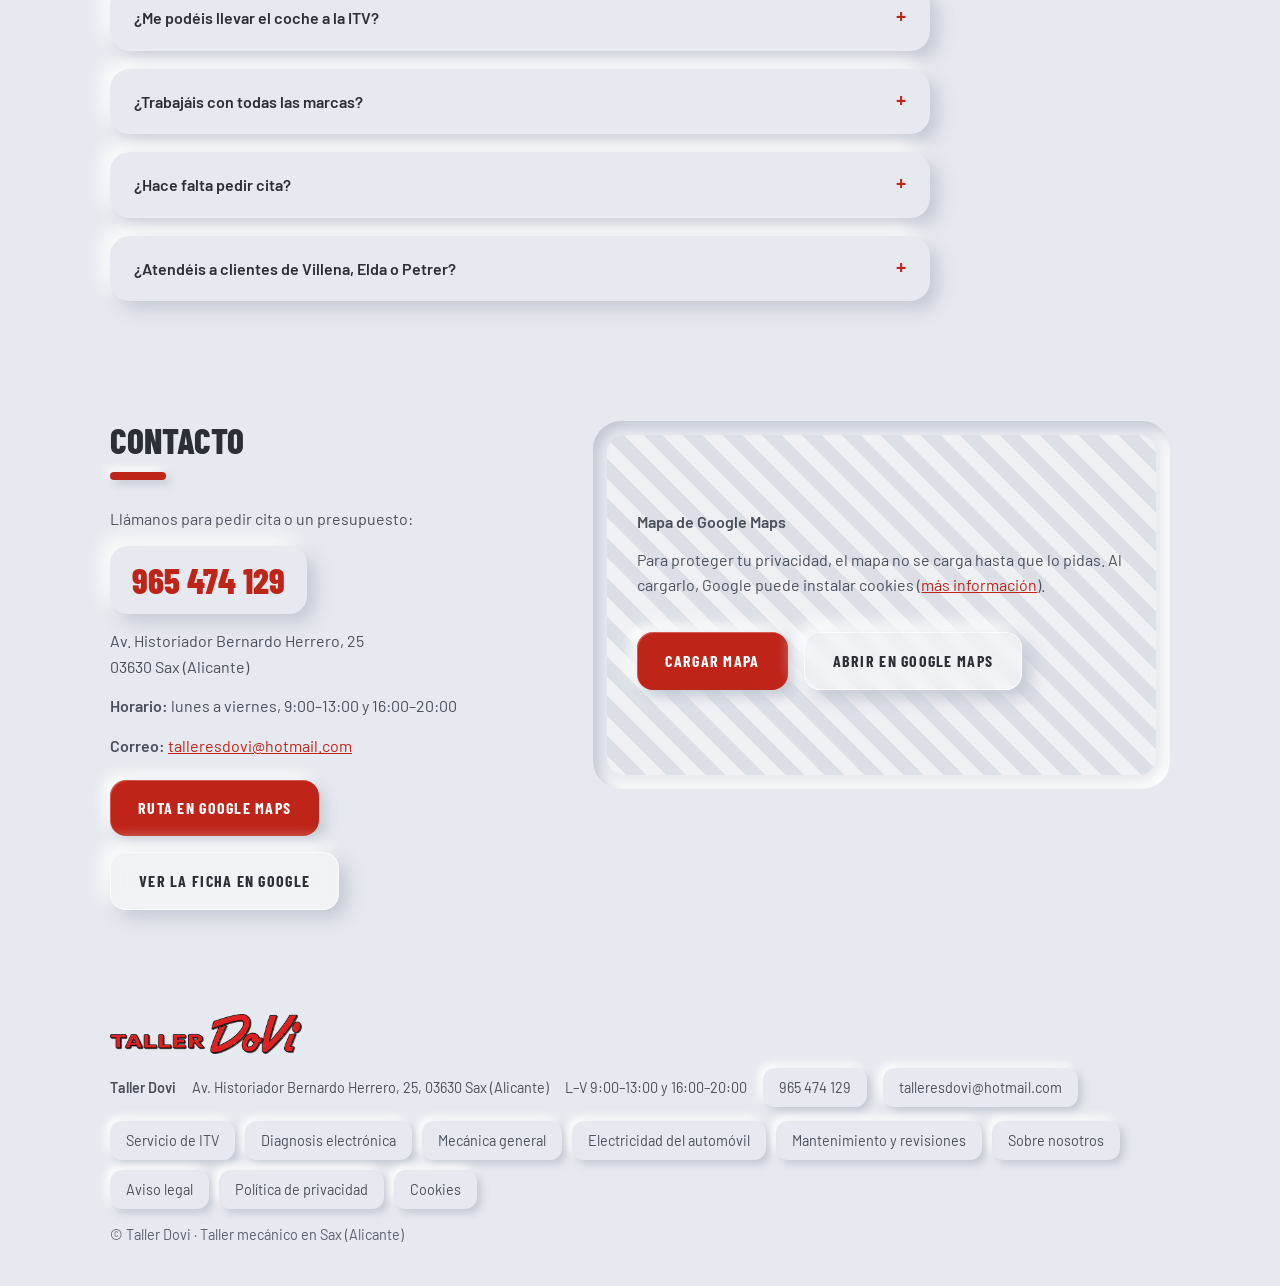
==== commit 6c21cebd: "Add files via upload" ====
--- a/index.html
+++ b/index.html
@@ -169,7 +169,7 @@
 .stat{padding:20px 26px;border-radius:22px;box-shadow:var(--in);background:rgba(230,233,239,.82)}
 .stat b{display:block;font-family:'Barlow Condensed',sans-serif;font-size:2.2rem;line-height:1.1;color:var(--text)}
 .stat-logo{display:flex;flex-direction:column;justify-content:center;align-items:flex-start}
-.stat-logo img{height:58px;width:auto;margin:-6px 0 0 -4px}
+.stat-logo img{height:58px;width:auto;margin:4px 0 -4px -4px}
 .stat span{color:var(--muted);font-size:.92rem}
 
 section{position:relative;padding:60px 0}
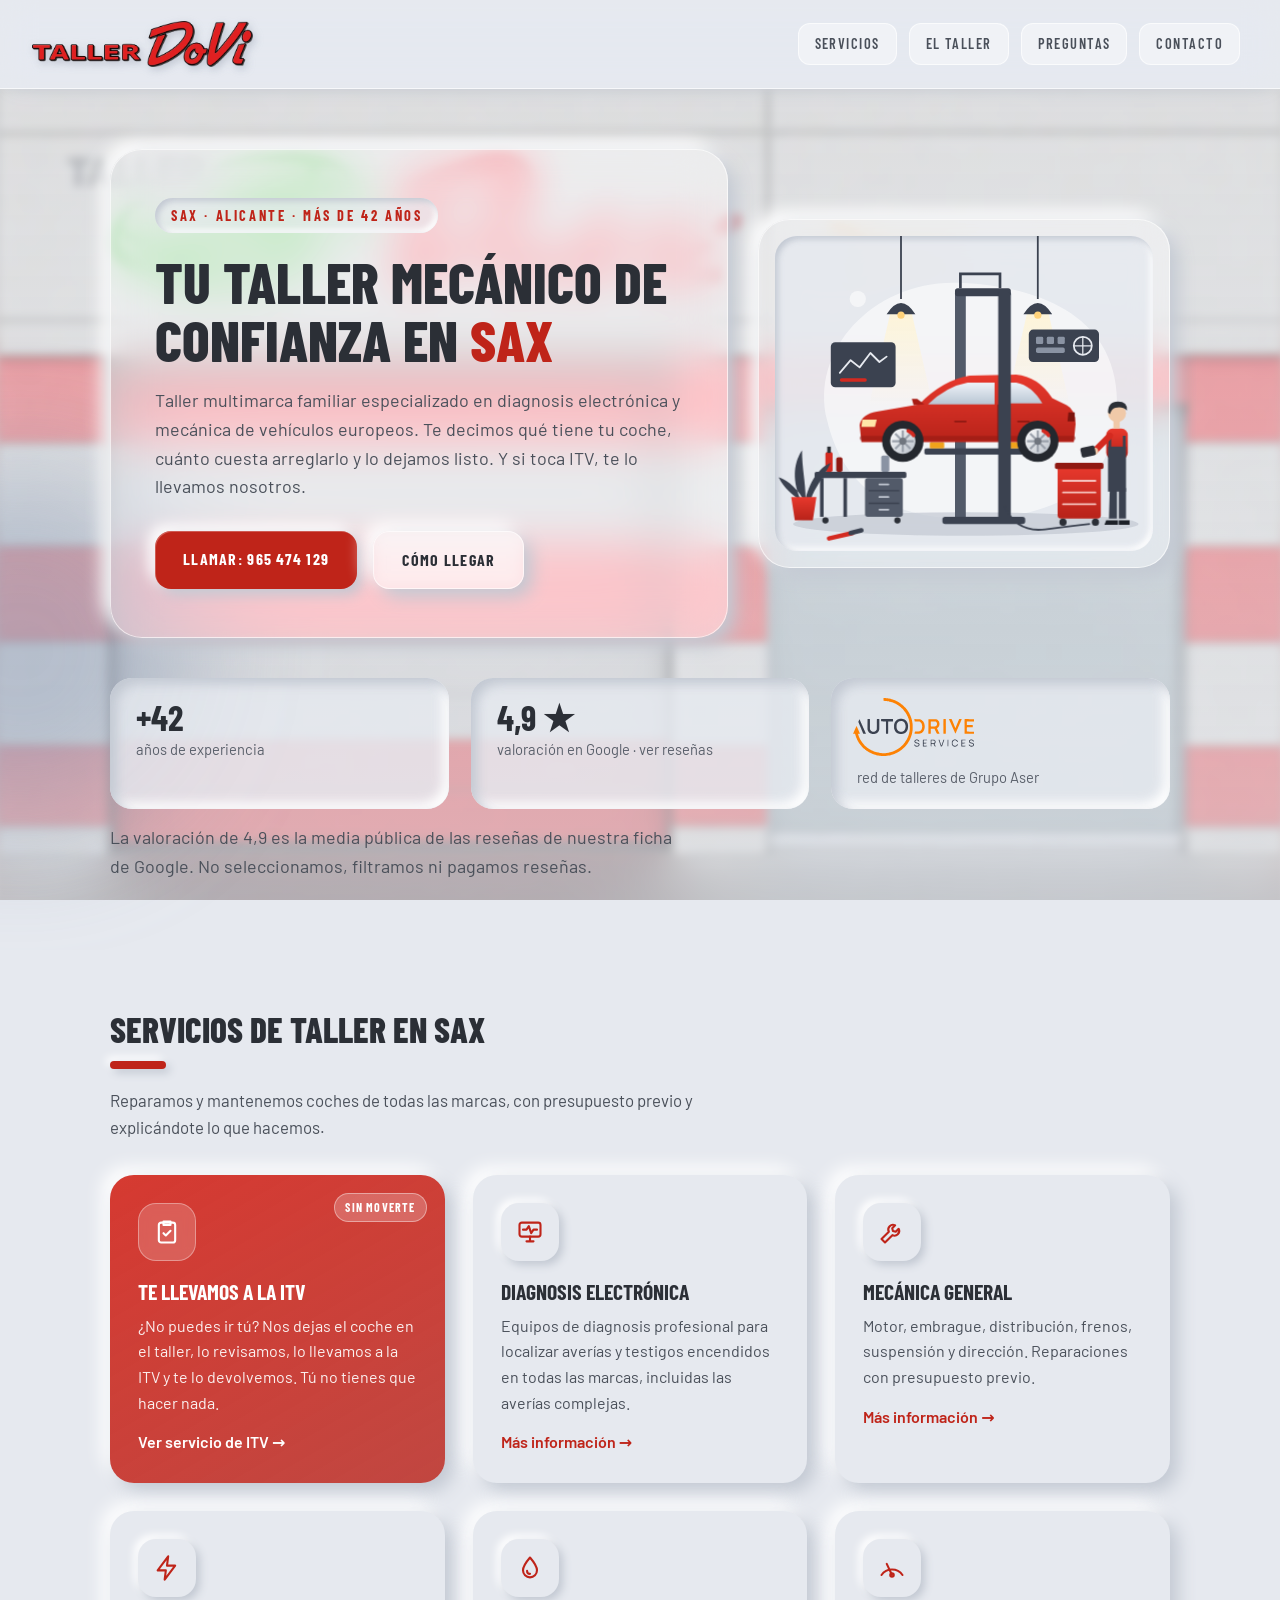
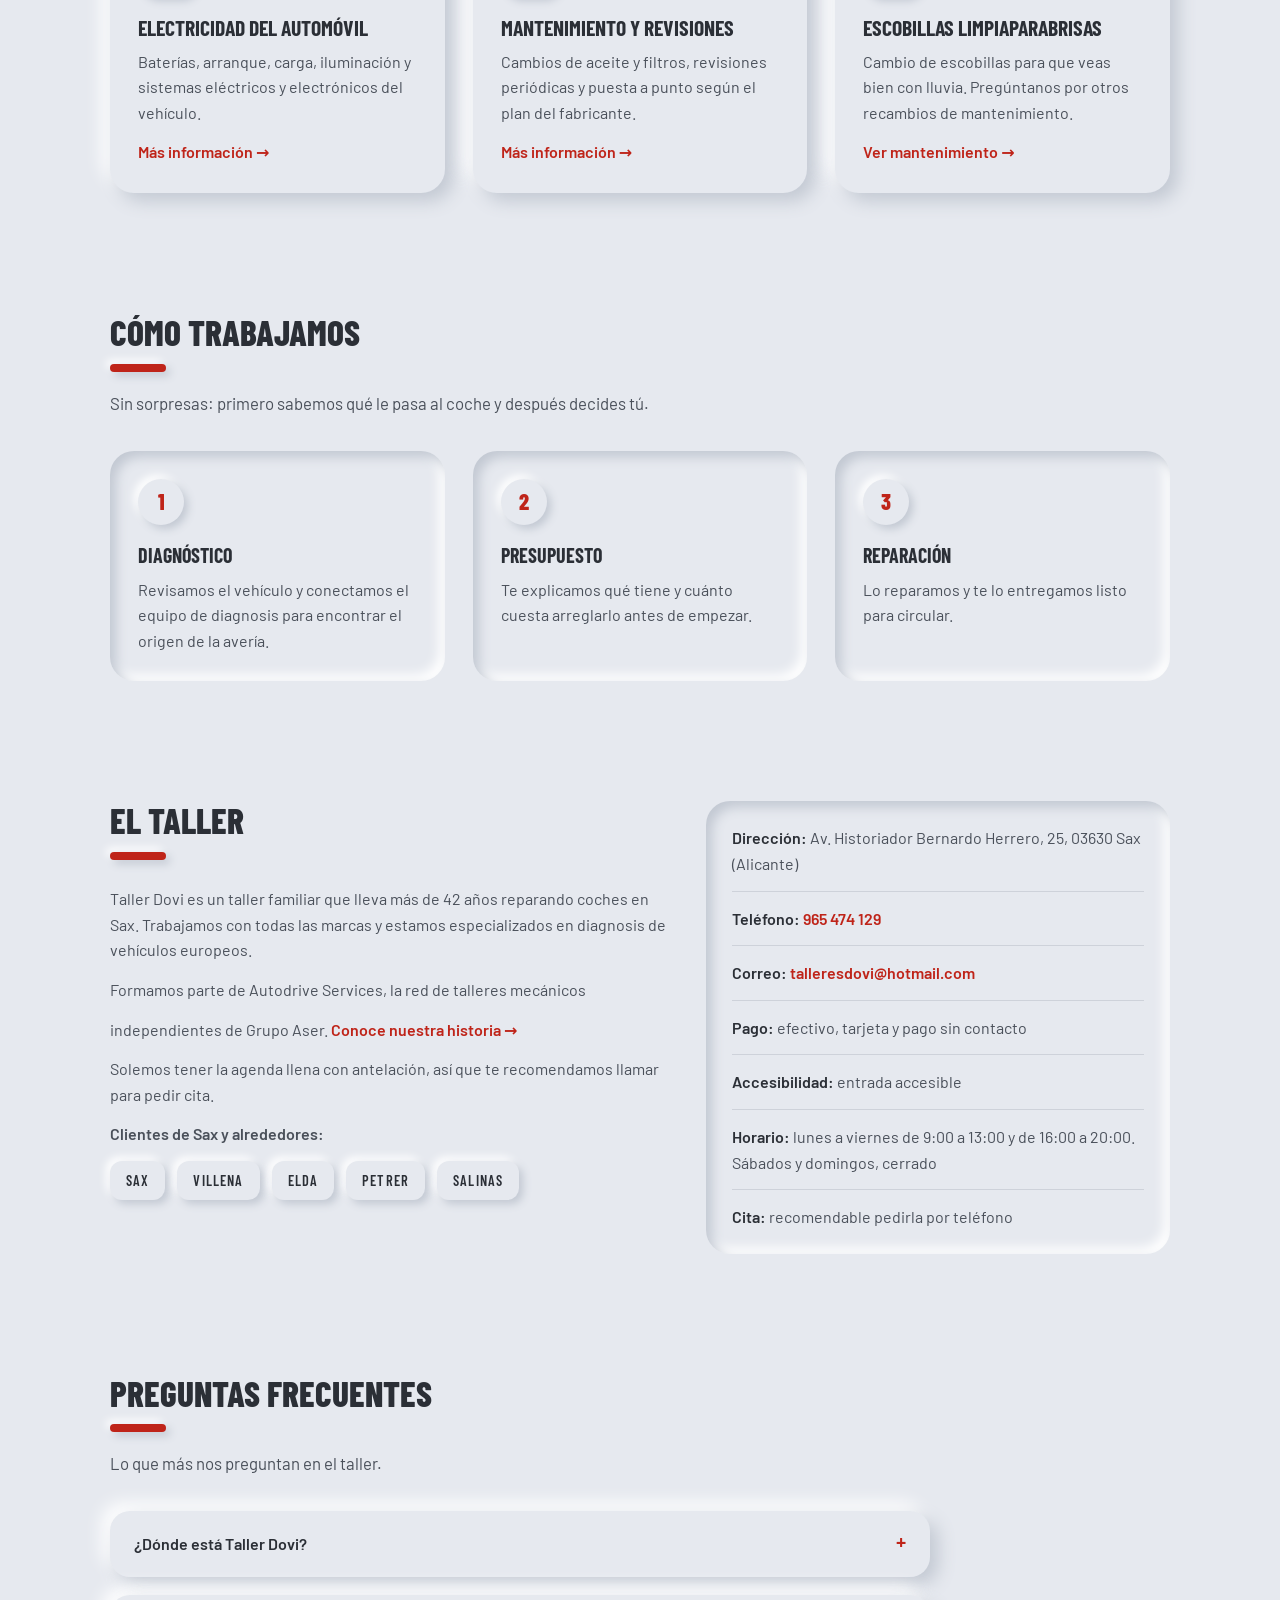
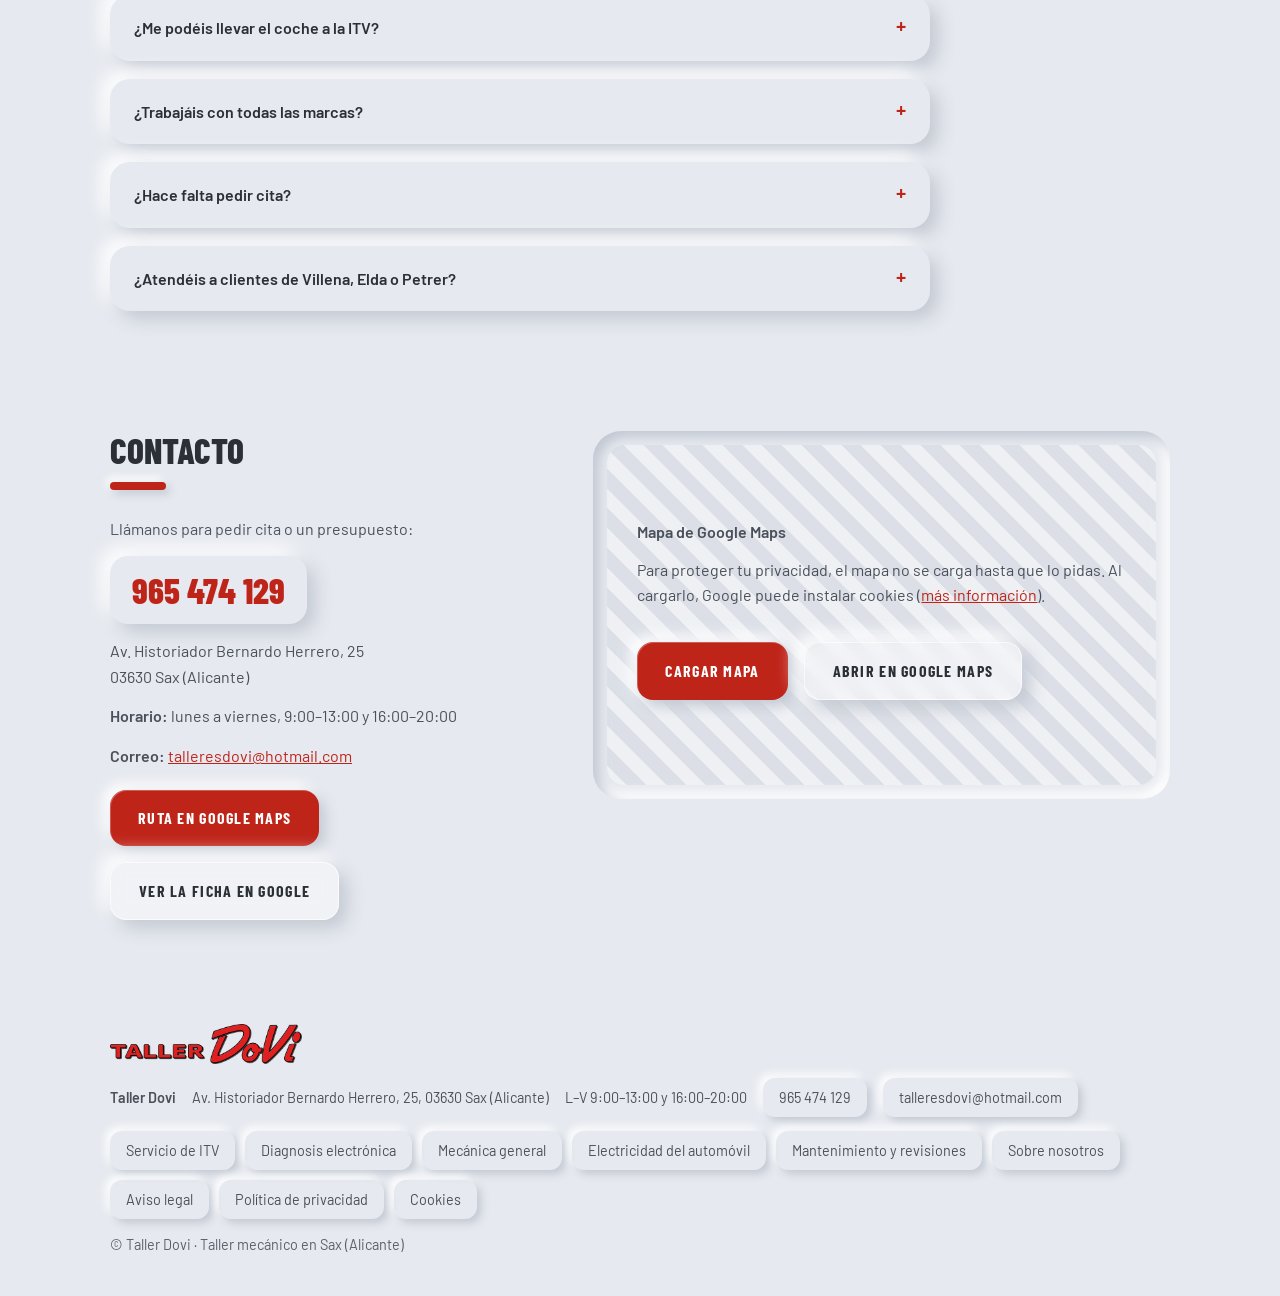
==== commit 668f24df: "Add files via upload" ====
--- a/index.html
+++ b/index.html
@@ -117,10 +117,8 @@
 .bg-fachada{position:fixed;top:89px;left:0;right:0;bottom:0;z-index:-2;pointer-events:none;overflow:hidden;container-type:size}
 .bg-fachada::before{content:"";position:absolute;inset:-6px -8px -20px;background:#d8dadd url(img/fondo-fachada.webp) no-repeat;background-size:105.86cqw auto;background-position:calc(8px - 2.96cqw) calc(6px - 4.41cqw);filter:blur(5px) saturate(1.1)}
 @media(max-width:760px){
-body{position:relative}
-.bg-fachada{position:absolute;inset:0;background:#e2e3e6}
-.bg-fachada::before{inset:72px 0 auto;height:calc(100cqw*.6);background-size:105.86cqw auto;background-position:-2.96cqw -4.41cqw;-webkit-mask-image:linear-gradient(#000 72%,transparent 90%);mask-image:linear-gradient(#000 72%,transparent 90%)}
-.bg-fachada::after{content:"";position:absolute;left:-24px;right:-24px;top:calc(72px + 43.28cqw);bottom:0;z-index:-1;background:url(img/fachada-patron.webp) 24px 0/100cqw auto repeat-y;filter:blur(14px) saturate(.9);opacity:.85}
+.bg-fachada{top:76px}
+.bg-fachada::before{inset:-8px;background-size:auto 117.57cqh;background-position:-17.2cqh calc(8px - 7.35cqh);filter:blur(6px) saturate(1.1)}
 }
 body::after{content:"";position:fixed;inset:0;z-index:-1;background:linear-gradient(180deg,rgba(230,233,239,.55),rgba(230,233,239,.72))}
 img{max-width:100%;height:auto;display:block}
@@ -169,7 +167,7 @@
 .stat{padding:20px 26px;border-radius:22px;box-shadow:var(--in);background:rgba(230,233,239,.82)}
 .stat b{display:block;font-family:'Barlow Condensed',sans-serif;font-size:2.2rem;line-height:1.1;color:var(--text)}
 .stat-logo{display:flex;flex-direction:column;justify-content:center;align-items:flex-start}
-.stat-logo img{height:58px;width:auto;margin:4px 0 -4px -4px}
+.stat-logo img{height:58px;width:auto;margin:0 0 10px -4px}
 .stat span{color:var(--muted);font-size:.92rem}
 
 section{position:relative;padding:60px 0}
@@ -252,8 +250,6 @@
 
 /* Móvil: cristal translúcido como en ordenador y ajustes de maquetación */
 @media(max-width:760px){
-body::after{background:linear-gradient(180deg,rgba(230,233,239,.5),rgba(230,233,239,.66))}
-.bg-fachada::before{filter:blur(8px) saturate(1.05)}
 .card,details,.step,ul.facts,.map,.box,.stat,.about>div:first-child,.contact>div:first-child,footer .wrap,.glass-m{background:rgba(236,239,244,.6);border:1px solid var(--glass-b);backdrop-filter:blur(16px) saturate(150%);-webkit-backdrop-filter:blur(16px) saturate(150%)}
 .card{box-shadow:6px 6px 16px rgba(150,158,172,.45),-4px -4px 12px rgba(255,255,255,.6)}
 details[open]{background:rgba(236,239,244,.72)}
@@ -268,7 +264,7 @@
 .stat{padding:14px 10px;text-align:center;border-radius:18px}
 .stat b{font-size:1.45rem}
 .stat span{font-size:.75rem;line-height:1.25;display:block}
-.stat-logo{align-items:center}.stat-logo img{height:auto;width:100%;max-width:120px}
+.stat-logo{align-items:center}.stat-logo img{height:auto;width:100%;max-width:120px;margin:0 0 8px}
 .contact a.tel{font-size:1.9rem}
 .float-call{background:rgba(176,32,22,.9);left:12px;right:12px;bottom:12px;padding:14px}
 footer .wrap{gap:12px}
